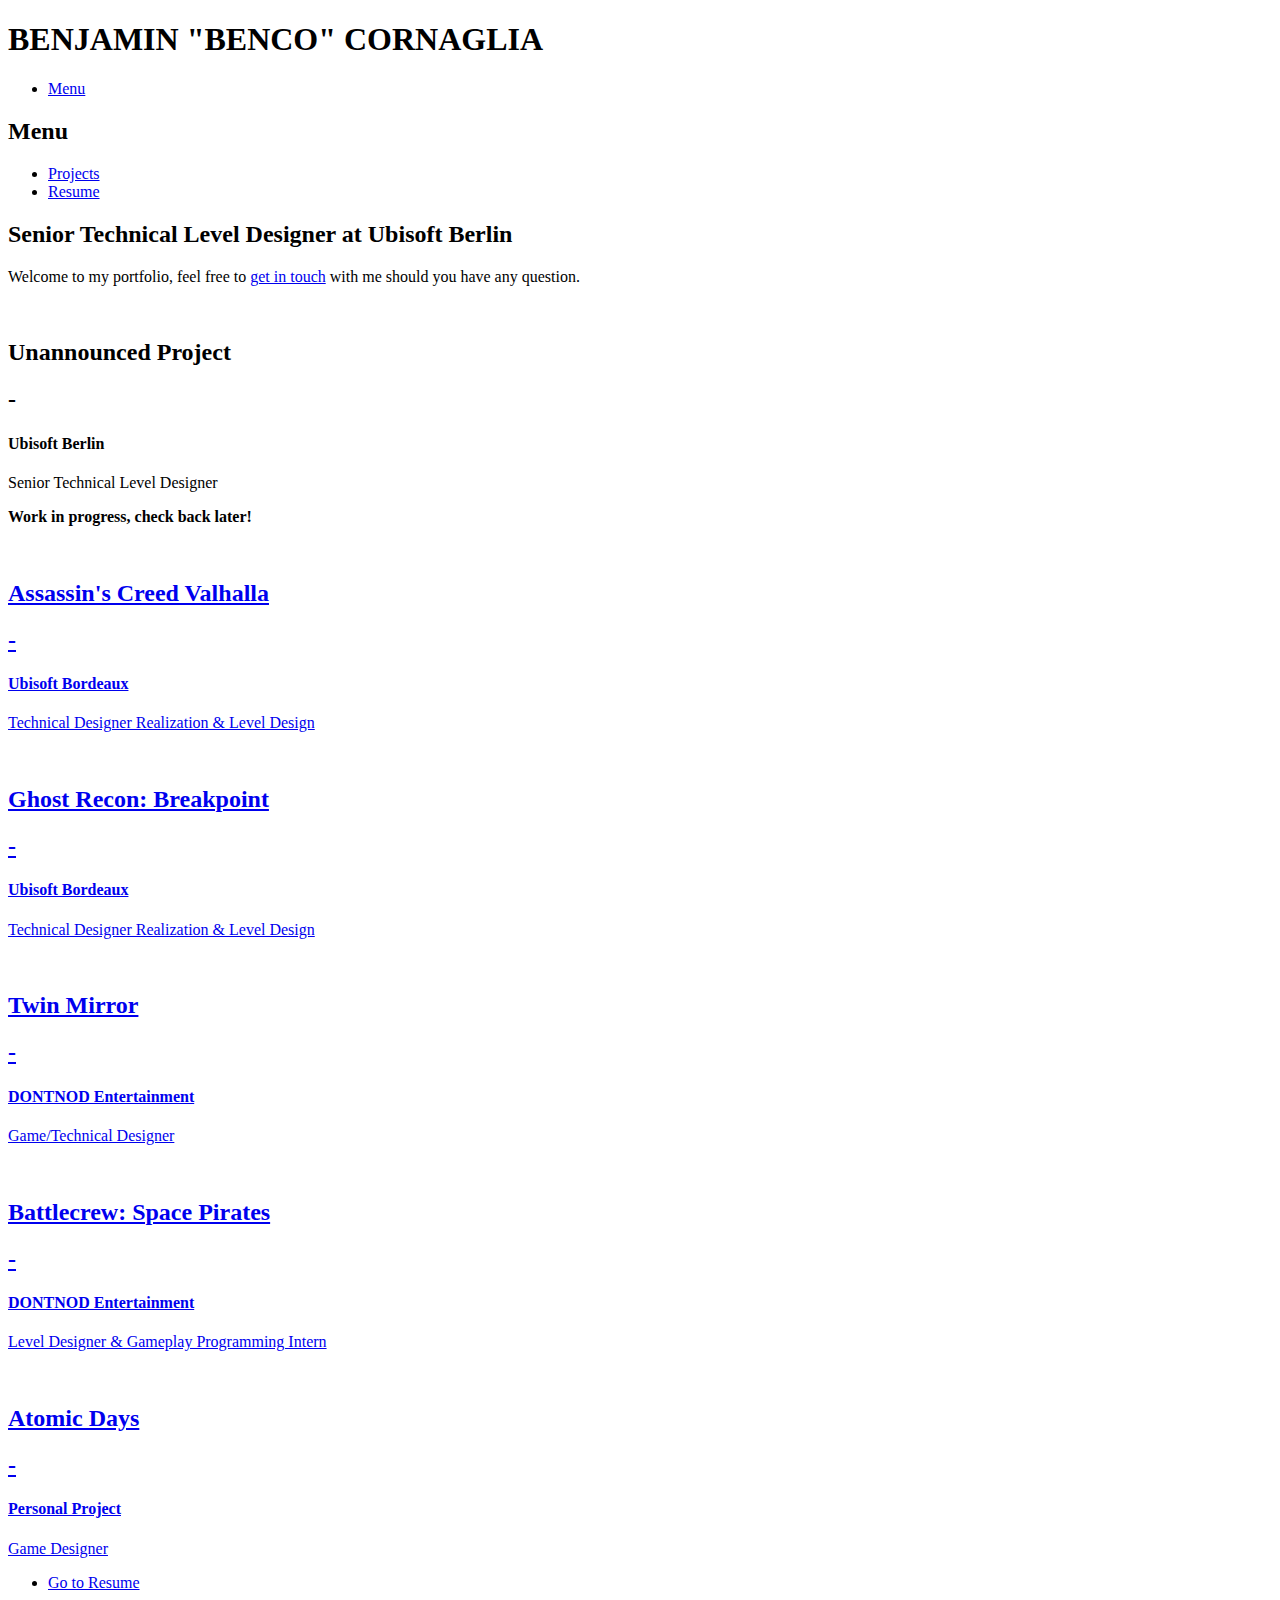
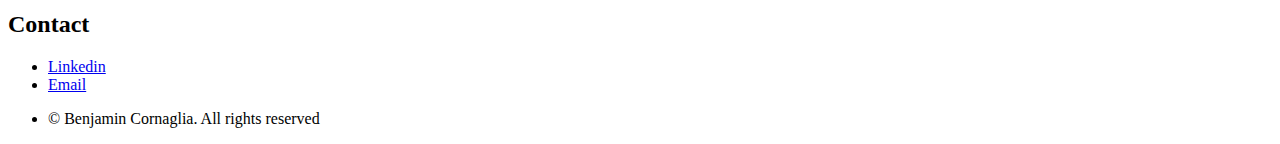
==== index.html @ e2499118 "Add files via upload" ====
<!DOCTYPE HTML>
<!--
	Phantom by HTML5 UP
	html5up.net | @ajlkn
	Free for personal and commercial use under the CCA 3.0 license (html5up.net/license)
-->
<html>
	<head>
		<title>Benjamin Cornaglia Portfolio</title>
		<meta charset="utf-8" />
		<meta name="viewport" content="width=device-width, initial-scale=1, user-scalable=no" />
		<link rel="stylesheet" href="assets/css/main.css" />
		<noscript><link rel="stylesheet" href="assets/css/noscript.css" /></noscript>
	</head>
	<body class="is-preload">
		<!-- Wrapper -->
			<div id="wrapper">

				<!-- Header -->
					<header id="header">
						<div class="inner">

							<!-- Logo -->
							<h1>BENJAMIN "BENCO" CORNAGLIA</h1>

							<!-- Nav -->
								<nav>
									<ul>
										<li><a href="#menu">Menu</a></li>
									</ul>
								</nav>

						</div>
					</header>

				<!-- Menu -->
					<nav id="menu">
						<h2>Menu</h2>
						<ul>
							<li><a href="index.html">Projects</a></li>
							<li><a href="resume.html">Resume</a></li>
						</ul>
					</nav>

				<!-- Main -->
					<div id="main">
						<div class="inner">
							<header>
								<h2>Senior Technical Level Designer at Ubisoft Berlin</h2>
								<p>Welcome to my portfolio, feel free to <a href="mailto:benjamin.cornaglia@gmail.com">get in touch</a> with me should you have any question.</p>
							</header>
							<section class="tiles">
								<article class="style7">
									<span class="image">
										<img src="images/WhatsNext.jpg" alt="" />
									</span>
									<a>
										<h2>Unannounced Project</h2>
										<h2>-</h2>
										<h4>Ubisoft Berlin</h4>
										<div class="content">
											<p>Senior Technical Level Designer</p>
											<p><b>Work in progress, check back later!</b></p>
										</div>
									</a>
								</article>
								<article class="style7">
									<span class="image">
										<img src="images/AssassinsCreedValhalla.jpg" alt="" />
									</span>
									<a href="AC.html">
										<h2>Assassin's Creed Valhalla</h2>
										<h2>-</h2>
										<h4>Ubisoft Bordeaux</h4>
										<div class="content">
											<p>Technical Designer Realization & Level Design</p>
										</div>
									</a>
								</article>
								<article class="style7">
									<span class="image">
										<img src="images/GhostReconBreakpoint.jpg" alt="" />
									</span>
									<a href="GRB.html">
										<h2>Ghost Recon: Breakpoint</h2>
										<h2>-</h2>
										<h4>Ubisoft Bordeaux</h4>
										<div class="content">
											<p>Technical Designer Realization & Level Design</p>
										</div>
									</a>
								</article>
								<article class="style7">
									<span class="image">
										<img src="images/TwinMirror.jpg" alt="" />
									</span>
									<a href="TM.html">
										<h2>Twin Mirror</h2>
										<h2>-</h2>
										<h4>DONTNOD Entertainment</h4>
										<div class="content">
											<p>Game/Technical Designer</p>
										</div>
									</a>
								</article>
								<article class="style7">
									<span class="image">
										<img src="images/Battlecrew.jpg" alt="" />
									</span>
									<a href="BTC.html">
										<h2>Battlecrew: Space Pirates</h2>
										<h2>-</h2>
										<h4>DONTNOD Entertainment</h4>
										<div class="content">
											<p>Level Designer & Gameplay Programming Intern</p>
										</div>
									</a>
								</article>
								<article class="style7">
									<span class="image">
										<img src="images/AtomicDays.jpg" alt="" />
									</span>
									<a href="Atomic.html">
										<h2>Atomic Days</h2>
										<h2>-</h2>
										<h4>Personal Project</h4>
										<div class="content">
											<p>Game Designer</p>
										</div>
									</a>
								</article>								
							</section>
						</div>
					</div>

				<!-- Footer -->
					<footer id="footer">
						<div class="inner">
							<section>
								
								<div class="col-12">
									<ul class="actions">
										<li><a href="resume.html" class="button primary">Go to Resume</a></li>										
									</ul>
								</div>
							</section>
							<section>
								<h2>Contact</h2>
								<ul class="icons">
									<li><a href="https://www.linkedin.com/in/benjamincornaglia" class="icon brands style2 fa-linkedin"><span class="label">Linkedin</span></a></li>
									<li><a href="mailto:benjamin.cornaglia@gmail.com" class="icon solid style2 fa-envelope"><span class="label">Email</span></a></li>
								</ul>
							</section>
							<ul class="copyright">
								<li>&copy; Benjamin Cornaglia. All rights reserved</li>
							</ul>
						</div>
					</footer>

			</div>

		<!-- Scripts -->
			<script src="assets/js/jquery.min.js"></script>
			<script src="assets/js/browser.min.js"></script>
			<script src="assets/js/breakpoints.min.js"></script>
			<script src="assets/js/util.js"></script>
			<script src="assets/js/main.js"></script>

	</body>
</html>
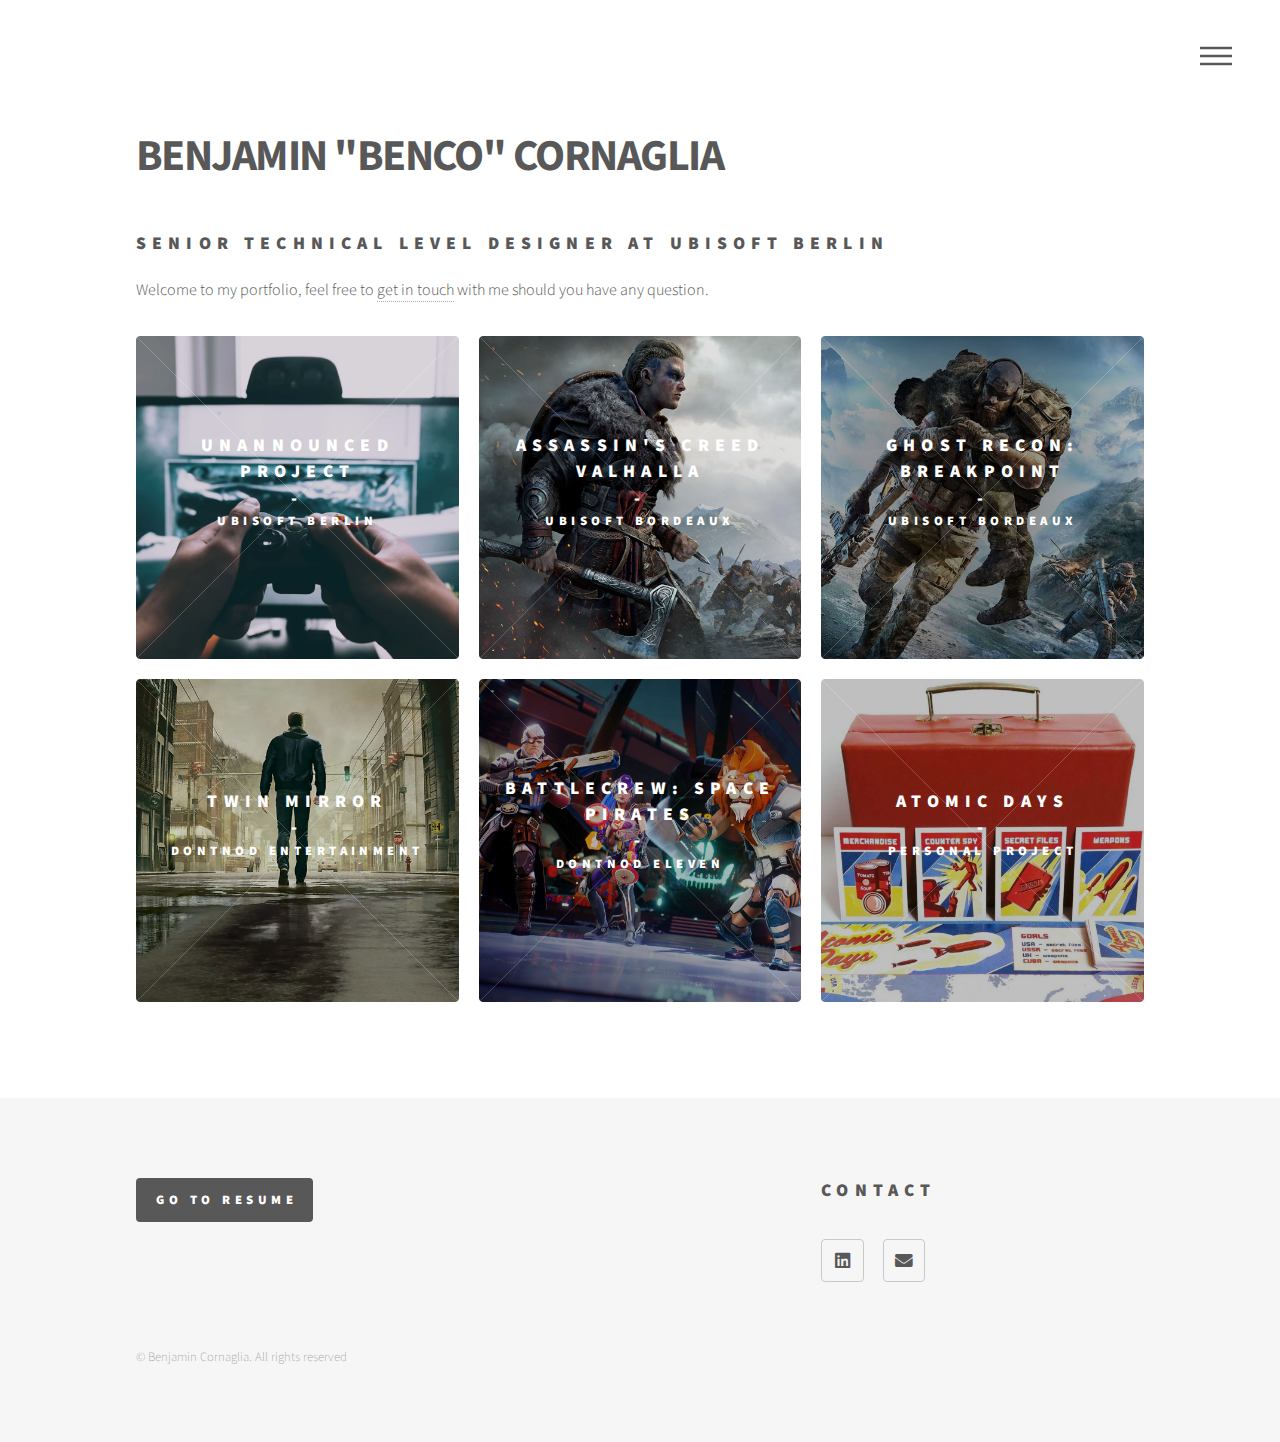
==== commit 813c7c36: "Update index.html" ====
--- a/index.html
+++ b/index.html
@@ -110,7 +110,7 @@
 									<a href="BTC.html">
 										<h2>Battlecrew: Space Pirates</h2>
 										<h2>-</h2>
-										<h4>DONTNOD Entertainment</h4>
+										<h4>DONTNOD Eleven</h4>
 										<div class="content">
 											<p>Level Designer & Gameplay Programming Intern</p>
 										</div>
--- a/assets/css/main.css
+++ b/assets/css/main.css
@@ -0,0 +1,3338 @@
+@import url(fontawesome-all.min.css);
+@import url("https://fonts.googleapis.com/css?family=Source+Sans+Pro:300,700,900");
+
+/*
+	Phantom by HTML5 UP
+	html5up.net | @ajlkn
+	Free for personal and commercial use under the CCA 3.0 license (html5up.net/license)
+*/
+
+html, body, div, span, applet, object,
+h1, h2, h3, h4, h5, h6, p, blockquote,
+pre, a, abbr, acronym, address, big, cite,
+code, del, dfn, em, img, ins, kbd, q, s, samp,
+small, strike, strong, sub, sup, tt, var, b,
+u, i, center, dl, dt, dd, ol, ul, li, fieldset,
+form, label, legend, table, caption, tbody,
+tfoot, thead, tr, th, td, article, aside,
+canvas, details, embed, figure, figcaption,
+footer, header, hgroup, menu, nav, output, ruby,
+section, summary, time, mark, audio, video {
+	margin: 0;
+	padding: 0;
+	border: 0;
+	font-size: 100%;
+	font: inherit;
+	vertical-align: baseline;}
+
+article, aside, details, figcaption, figure,
+footer, header, hgroup, menu, nav, section {
+	display: block;}
+
+iframe{
+	width: 560px;
+    height: 315px;
+    margin: 0 auto;
+    background-color: #777;
+	display: block;
+    border-style:none;
+}
+
+body {
+	line-height: 1;
+}
+
+ol, ul {
+	list-style: none;
+}
+
+blockquote, q {
+	quotes: none;
+}
+
+	blockquote:before, blockquote:after, q:before, q:after {
+		content: '';
+		content: none;
+	}
+
+table {
+	border-collapse: collapse;
+	border-spacing: 0;
+}
+
+body {
+	-webkit-text-size-adjust: none;
+}
+
+mark {
+	background-color: transparent;
+	color: inherit;
+}
+
+input::-moz-focus-inner {
+	border: 0;
+	padding: 0;
+}
+
+input, select, textarea {
+	-moz-appearance: none;
+	-webkit-appearance: none;
+	-ms-appearance: none;
+	appearance: none;
+}
+
+/* Basic */
+
+	@-ms-viewport {
+		width: device-width;
+	}
+
+	body {
+		-ms-overflow-style: scrollbar;
+	}
+
+	@media screen and (max-width: 480px) {
+
+		html, body {
+			min-width: 320px;
+		}
+
+	}
+
+	html {
+		box-sizing: border-box;
+	}
+
+	*, *:before, *:after {
+		box-sizing: inherit;
+	}
+
+	body {
+		background: #ffffff;
+	}
+
+		body.is-preload *, body.is-preload *:before, body.is-preload *:after {
+			-moz-animation: none !important;
+			-webkit-animation: none !important;
+			-ms-animation: none !important;
+			animation: none !important;
+			-moz-transition: none !important;
+			-webkit-transition: none !important;
+			-ms-transition: none !important;
+			transition: none !important;
+		}
+
+/* Type */
+
+	body, input, select, textarea {
+		color: #585858;
+		font-family: "Source Sans Pro", Helvetica, sans-serif;
+		font-size: 16pt;
+		font-weight: 300;
+		line-height: 1.75;
+	}
+
+		@media screen and (max-width: 1680px) {
+
+			body, input, select, textarea {
+				font-size: 14pt;
+			}
+
+		}
+
+		@media screen and (max-width: 1280px) {
+
+			body, input, select, textarea {
+				font-size: 12pt;
+			}
+
+		}
+
+	a {
+		-moz-transition: border-bottom-color 0.2s ease, color 0.2s ease;
+		-webkit-transition: border-bottom-color 0.2s ease, color 0.2s ease;
+		-ms-transition: border-bottom-color 0.2s ease, color 0.2s ease;
+		transition: border-bottom-color 0.2s ease, color 0.2s ease;
+		text-decoration: none;
+		color: #585858;
+		border-bottom: dotted 1px rgba(88, 88, 88, 0.5);
+	}
+
+		a:hover {
+			border-bottom-color: transparent;
+			color: #f2849e !important;
+		}
+
+	strong, b {
+		font-weight: 900;
+	}
+
+	em, i {
+		font-style: italic;
+	}
+
+	p {
+		margin: 0 0 2em 0;
+	}
+
+	h1 {
+		font-size: 2.75em;
+		font-weight: 700;
+		line-height: 1.3;
+		margin: 0 0 1em 0;
+		letter-spacing: -0.035em;
+	}
+
+		h1 a {
+			color: inherit;
+		}
+
+		@media screen and (max-width: 736px) {
+
+			h1 {
+				font-size: 2em;
+				margin: 0 0 1em 0;
+			}
+
+		}
+
+		@media screen and (max-width: 360px) {
+
+			h1 {
+				font-size: 1.75em;
+			}
+
+		}
+
+	h2, h3, h4, h5, h6 {
+		font-weight: 900;
+		line-height: 1.5;
+		margin: 0 0 2em 0;
+		text-transform: uppercase;
+		letter-spacing: 0.35em;
+	}
+
+		h2 a, h3 a, h4 a, h5 a, h6 a {
+			color: inherit;
+		}
+
+	h2 {
+		font-size: 1.1em;
+	}
+
+	h3 {
+		font-size: 1em;
+	}
+
+	h4 {
+		font-size: 0.8em;
+	}
+
+	h5 {
+		font-size: 0.8em;
+	}
+
+	h6 {
+		font-size: 0.8em;
+	}
+
+	@media screen and (max-width: 980px) {
+
+		h1 br, h2 br, h3 br, h4 br, h5 br, h6 br {
+			display: none;
+		}
+
+	}
+
+	@media screen and (max-width: 736px) {
+
+		h2 {
+			font-size: 1em;
+		}
+
+		h3 {
+			font-size: 0.8em;
+		}
+
+	}
+
+	sub {
+		font-size: 0.8em;
+		position: relative;
+		top: 0.5em;
+	}
+
+	sup {
+		font-size: 0.8em;
+		position: relative;
+		top: -0.5em;
+	}
+
+	blockquote {
+		border-left: solid 4px #c9c9c9;
+		font-style: italic;
+		margin: 0 0 2em 0;
+		padding: 0.5em 0 0.5em 2em;
+	}
+
+	code {
+		background: rgba(144, 144, 144, 0.075);
+		border-radius: 4px;
+		border: solid 1px #c9c9c9;
+		font-family: "Courier New", monospace;
+		font-size: 0.9em;
+		margin: 0 0.25em;
+		padding: 0.25em 0.65em;
+	}
+
+	pre {
+		-webkit-overflow-scrolling: touch;
+		font-family: "Courier New", monospace;
+		font-size: 0.9em;
+		margin: 0 0 2em 0;
+	}
+
+		pre code {
+			display: block;
+			line-height: 1.75;
+			padding: 1em 1.5em;
+			overflow-x: auto;
+		}
+
+	hr {
+		border: 0;
+		border-bottom: solid 1px #c9c9c9;
+		margin: 2em 0;
+	}
+
+		hr.major {
+			margin: 3em 0;
+		}
+
+	.align-left {
+		text-align: left;
+	}
+
+	.align-center {
+		text-align: center;
+	}
+
+	.align-right {
+		text-align: right;
+	}
+
+/* Row */
+
+	.row {
+		display: flex;
+		flex-wrap: wrap;
+		box-sizing: border-box;
+		align-items: stretch;
+	}
+
+		.row > * {
+			box-sizing: border-box;
+		}
+
+		.row.gtr-uniform > * > :last-child {
+			margin-bottom: 0;
+		}
+
+		.row.aln-left {
+			justify-content: flex-start;
+		}
+
+		.row.aln-center {
+			justify-content: center;
+		}
+
+		.row.aln-right {
+			justify-content: flex-end;
+		}
+
+		.row.aln-top {
+			align-items: flex-start;
+		}
+
+		.row.aln-middle {
+			align-items: center;
+		}
+
+		.row.aln-bottom {
+			align-items: flex-end;
+		}
+
+		.row > .imp {
+			order: -1;
+		}
+
+		.row > .col-1 {
+			width: 8.33333%;
+		}
+
+		.row > .off-1 {
+			margin-left: 8.33333%;
+		}
+
+		.row > .col-2 {
+			width: 16.66667%;
+		}
+
+		.row > .off-2 {
+			margin-left: 16.66667%;
+		}
+
+		.row > .col-3 {
+			width: 25%;
+		}
+
+		.row > .off-3 {
+			margin-left: 25%;
+		}
+
+		.row > .col-4 {
+			width: 33.33333%;
+		}
+
+		.row > .off-4 {
+			margin-left: 33.33333%;
+		}
+
+		.row > .col-5 {
+			width: 41.66667%;
+		}
+
+		.row > .off-5 {
+			margin-left: 41.66667%;
+		}
+
+		.row > .col-6 {
+			width: 50%;
+		}
+
+		.row > .off-6 {
+			margin-left: 50%;
+		}
+
+		.row > .col-7 {
+			width: 58.33333%;
+		}
+
+		.row > .off-7 {
+			margin-left: 58.33333%;
+		}
+
+		.row > .col-8 {
+			width: 66.66667%;
+		}
+
+		.row > .off-8 {
+			margin-left: 66.66667%;
+		}
+
+		.row > .col-9 {
+			width: 75%;
+		}
+
+		.row > .off-9 {
+			margin-left: 75%;
+		}
+
+		.row > .col-10 {
+			width: 83.33333%;
+		}
+
+		.row > .off-10 {
+			margin-left: 83.33333%;
+		}
+
+		.row > .col-11 {
+			width: 91.66667%;
+		}
+
+		.row > .off-11 {
+			margin-left: 91.66667%;
+		}
+
+		.row > .col-12 {
+			width: 100%;
+		}
+
+		.row > .off-12 {
+			margin-left: 100%;
+		}
+
+		.row.gtr-0 {
+			margin-top: 0;
+			margin-left: 0em;
+		}
+
+			.row.gtr-0 > * {
+				padding: 0 0 0 0em;
+			}
+
+			.row.gtr-0.gtr-uniform {
+				margin-top: 0em;
+			}
+
+				.row.gtr-0.gtr-uniform > * {
+					padding-top: 0em;
+				}
+
+		.row.gtr-25 {
+			margin-top: 0;
+			margin-left: -0.5em;
+		}
+
+			.row.gtr-25 > * {
+				padding: 0 0 0 0.5em;
+			}
+
+			.row.gtr-25.gtr-uniform {
+				margin-top: -0.5em;
+			}
+
+				.row.gtr-25.gtr-uniform > * {
+					padding-top: 0.5em;
+				}
+
+		.row.gtr-50 {
+			margin-top: 0;
+			margin-left: -1em;
+		}
+
+			.row.gtr-50 > * {
+				padding: 0 0 0 1em;
+			}
+
+			.row.gtr-50.gtr-uniform {
+				margin-top: -1em;
+			}
+
+				.row.gtr-50.gtr-uniform > * {
+					padding-top: 1em;
+				}
+
+		.row {
+			margin-top: 0;
+			margin-left: -2em;
+		}
+
+			.row > * {
+				padding: 0 0 0 2em;
+			}
+
+			.row.gtr-uniform {
+				margin-top: -2em;
+			}
+
+				.row.gtr-uniform > * {
+					padding-top: 2em;
+				}
+
+		.row.gtr-150 {
+			margin-top: 0;
+			margin-left: -3em;
+		}
+
+			.row.gtr-150 > * {
+				padding: 0 0 0 3em;
+			}
+
+			.row.gtr-150.gtr-uniform {
+				margin-top: -3em;
+			}
+
+				.row.gtr-150.gtr-uniform > * {
+					padding-top: 3em;
+				}
+
+		.row.gtr-200 {
+			margin-top: 0;
+			margin-left: -4em;
+		}
+
+			.row.gtr-200 > * {
+				padding: 0 0 0 4em;
+			}
+
+			.row.gtr-200.gtr-uniform {
+				margin-top: -4em;
+			}
+
+				.row.gtr-200.gtr-uniform > * {
+					padding-top: 4em;
+				}
+
+		@media screen and (max-width: 1680px) {
+
+			.row {
+				display: flex;
+				flex-wrap: wrap;
+				box-sizing: border-box;
+				align-items: stretch;
+			}
+
+				.row > * {
+					box-sizing: border-box;
+				}
+
+				.row.gtr-uniform > * > :last-child {
+					margin-bottom: 0;
+				}
+
+				.row.aln-left {
+					justify-content: flex-start;
+				}
+
+				.row.aln-center {
+					justify-content: center;
+				}
+
+				.row.aln-right {
+					justify-content: flex-end;
+				}
+
+				.row.aln-top {
+					align-items: flex-start;
+				}
+
+				.row.aln-middle {
+					align-items: center;
+				}
+
+				.row.aln-bottom {
+					align-items: flex-end;
+				}
+
+				.row > .imp-xlarge {
+					order: -1;
+				}
+
+				.row > .col-1-xlarge {
+					width: 8.33333%;
+				}
+
+				.row > .off-1-xlarge {
+					margin-left: 8.33333%;
+				}
+
+				.row > .col-2-xlarge {
+					width: 16.66667%;
+				}
+
+				.row > .off-2-xlarge {
+					margin-left: 16.66667%;
+				}
+
+				.row > .col-3-xlarge {
+					width: 25%;
+				}
+
+				.row > .off-3-xlarge {
+					margin-left: 25%;
+				}
+
+				.row > .col-4-xlarge {
+					width: 33.33333%;
+				}
+
+				.row > .off-4-xlarge {
+					margin-left: 33.33333%;
+				}
+
+				.row > .col-5-xlarge {
+					width: 41.66667%;
+				}
+
+				.row > .off-5-xlarge {
+					margin-left: 41.66667%;
+				}
+
+				.row > .col-6-xlarge {
+					width: 50%;
+				}
+
+				.row > .off-6-xlarge {
+					margin-left: 50%;
+				}
+
+				.row > .col-7-xlarge {
+					width: 58.33333%;
+				}
+
+				.row > .off-7-xlarge {
+					margin-left: 58.33333%;
+				}
+
+				.row > .col-8-xlarge {
+					width: 66.66667%;
+				}
+
+				.row > .off-8-xlarge {
+					margin-left: 66.66667%;
+				}
+
+				.row > .col-9-xlarge {
+					width: 75%;
+				}
+
+				.row > .off-9-xlarge {
+					margin-left: 75%;
+				}
+
+				.row > .col-10-xlarge {
+					width: 83.33333%;
+				}
+
+				.row > .off-10-xlarge {
+					margin-left: 83.33333%;
+				}
+
+				.row > .col-11-xlarge {
+					width: 91.66667%;
+				}
+
+				.row > .off-11-xlarge {
+					margin-left: 91.66667%;
+				}
+
+				.row > .col-12-xlarge {
+					width: 100%;
+				}
+
+				.row > .off-12-xlarge {
+					margin-left: 100%;
+				}
+
+				.row.gtr-0 {
+					margin-top: 0;
+					margin-left: 0em;
+				}
+
+					.row.gtr-0 > * {
+						padding: 0 0 0 0em;
+					}
+
+					.row.gtr-0.gtr-uniform {
+						margin-top: 0em;
+					}
+
+						.row.gtr-0.gtr-uniform > * {
+							padding-top: 0em;
+						}
+
+				.row.gtr-25 {
+					margin-top: 0;
+					margin-left: -0.5em;
+				}
+
+					.row.gtr-25 > * {
+						padding: 0 0 0 0.5em;
+					}
+
+					.row.gtr-25.gtr-uniform {
+						margin-top: -0.5em;
+					}
+
+						.row.gtr-25.gtr-uniform > * {
+							padding-top: 0.5em;
+						}
+
+				.row.gtr-50 {
+					margin-top: 0;
+					margin-left: -1em;
+				}
+
+					.row.gtr-50 > * {
+						padding: 0 0 0 1em;
+					}
+
+					.row.gtr-50.gtr-uniform {
+						margin-top: -1em;
+					}
+
+						.row.gtr-50.gtr-uniform > * {
+							padding-top: 1em;
+						}
+
+				.row {
+					margin-top: 0;
+					margin-left: -2em;
+				}
+
+					.row > * {
+						padding: 0 0 0 2em;
+					}
+
+					.row.gtr-uniform {
+						margin-top: -2em;
+					}
+
+						.row.gtr-uniform > * {
+							padding-top: 2em;
+						}
+
+				.row.gtr-150 {
+					margin-top: 0;
+					margin-left: -3em;
+				}
+
+					.row.gtr-150 > * {
+						padding: 0 0 0 3em;
+					}
+
+					.row.gtr-150.gtr-uniform {
+						margin-top: -3em;
+					}
+
+						.row.gtr-150.gtr-uniform > * {
+							padding-top: 3em;
+						}
+
+				.row.gtr-200 {
+					margin-top: 0;
+					margin-left: -4em;
+				}
+
+					.row.gtr-200 > * {
+						padding: 0 0 0 4em;
+					}
+
+					.row.gtr-200.gtr-uniform {
+						margin-top: -4em;
+					}
+
+						.row.gtr-200.gtr-uniform > * {
+							padding-top: 4em;
+						}
+
+		}
+
+		@media screen and (max-width: 1280px) {
+
+			.row {
+				display: flex;
+				flex-wrap: wrap;
+				box-sizing: border-box;
+				align-items: stretch;
+			}
+
+				.row > * {
+					box-sizing: border-box;
+				}
+
+				.row.gtr-uniform > * > :last-child {
+					margin-bottom: 0;
+				}
+
+				.row.aln-left {
+					justify-content: flex-start;
+				}
+
+				.row.aln-center {
+					justify-content: center;
+				}
+
+				.row.aln-right {
+					justify-content: flex-end;
+				}
+
+				.row.aln-top {
+					align-items: flex-start;
+				}
+
+				.row.aln-middle {
+					align-items: center;
+				}
+
+				.row.aln-bottom {
+					align-items: flex-end;
+				}
+
+				.row > .imp-large {
+					order: -1;
+				}
+
+				.row > .col-1-large {
+					width: 8.33333%;
+				}
+
+				.row > .off-1-large {
+					margin-left: 8.33333%;
+				}
+
+				.row > .col-2-large {
+					width: 16.66667%;
+				}
+
+				.row > .off-2-large {
+					margin-left: 16.66667%;
+				}
+
+				.row > .col-3-large {
+					width: 25%;
+				}
+
+				.row > .off-3-large {
+					margin-left: 25%;
+				}
+
+				.row > .col-4-large {
+					width: 33.33333%;
+				}
+
+				.row > .off-4-large {
+					margin-left: 33.33333%;
+				}
+
+				.row > .col-5-large {
+					width: 41.66667%;
+				}
+
+				.row > .off-5-large {
+					margin-left: 41.66667%;
+				}
+
+				.row > .col-6-large {
+					width: 50%;
+				}
+
+				.row > .off-6-large {
+					margin-left: 50%;
+				}
+
+				.row > .col-7-large {
+					width: 58.33333%;
+				}
+
+				.row > .off-7-large {
+					margin-left: 58.33333%;
+				}
+
+				.row > .col-8-large {
+					width: 66.66667%;
+				}
+
+				.row > .off-8-large {
+					margin-left: 66.66667%;
+				}
+
+				.row > .col-9-large {
+					width: 75%;
+				}
+
+				.row > .off-9-large {
+					margin-left: 75%;
+				}
+
+				.row > .col-10-large {
+					width: 83.33333%;
+				}
+
+				.row > .off-10-large {
+					margin-left: 83.33333%;
+				}
+
+				.row > .col-11-large {
+					width: 91.66667%;
+				}
+
+				.row > .off-11-large {
+					margin-left: 91.66667%;
+				}
+
+				.row > .col-12-large {
+					width: 100%;
+				}
+
+				.row > .off-12-large {
+					margin-left: 100%;
+				}
+
+				.row.gtr-0 {
+					margin-top: 0;
+					margin-left: 0em;
+				}
+
+					.row.gtr-0 > * {
+						padding: 0 0 0 0em;
+					}
+
+					.row.gtr-0.gtr-uniform {
+						margin-top: 0em;
+					}
+
+						.row.gtr-0.gtr-uniform > * {
+							padding-top: 0em;
+						}
+
+				.row.gtr-25 {
+					margin-top: 0;
+					margin-left: -0.5em;
+				}
+
+					.row.gtr-25 > * {
+						padding: 0 0 0 0.5em;
+					}
+
+					.row.gtr-25.gtr-uniform {
+						margin-top: -0.5em;
+					}
+
+						.row.gtr-25.gtr-uniform > * {
+							padding-top: 0.5em;
+						}
+
+				.row.gtr-50 {
+					margin-top: 0;
+					margin-left: -1em;
+				}
+
+					.row.gtr-50 > * {
+						padding: 0 0 0 1em;
+					}
+
+					.row.gtr-50.gtr-uniform {
+						margin-top: -1em;
+					}
+
+						.row.gtr-50.gtr-uniform > * {
+							padding-top: 1em;
+						}
+
+				.row {
+					margin-top: 0;
+					margin-left: -2em;
+				}
+
+					.row > * {
+						padding: 0 0 0 2em;
+					}
+
+					.row.gtr-uniform {
+						margin-top: -2em;
+					}
+
+						.row.gtr-uniform > * {
+							padding-top: 2em;
+						}
+
+				.row.gtr-150 {
+					margin-top: 0;
+					margin-left: -3em;
+				}
+
+					.row.gtr-150 > * {
+						padding: 0 0 0 3em;
+					}
+
+					.row.gtr-150.gtr-uniform {
+						margin-top: -3em;
+					}
+
+						.row.gtr-150.gtr-uniform > * {
+							padding-top: 3em;
+						}
+
+				.row.gtr-200 {
+					margin-top: 0;
+					margin-left: -4em;
+				}
+
+					.row.gtr-200 > * {
+						padding: 0 0 0 4em;
+					}
+
+					.row.gtr-200.gtr-uniform {
+						margin-top: -4em;
+					}
+
+						.row.gtr-200.gtr-uniform > * {
+							padding-top: 4em;
+						}
+
+		}
+
+		@media screen and (max-width: 980px) {
+
+			.row {
+				display: flex;
+				flex-wrap: wrap;
+				box-sizing: border-box;
+				align-items: stretch;
+			}
+
+				.row > * {
+					box-sizing: border-box;
+				}
+
+				.row.gtr-uniform > * > :last-child {
+					margin-bottom: 0;
+				}
+
+				.row.aln-left {
+					justify-content: flex-start;
+				}
+
+				.row.aln-center {
+					justify-content: center;
+				}
+
+				.row.aln-right {
+					justify-content: flex-end;
+				}
+
+				.row.aln-top {
+					align-items: flex-start;
+				}
+
+				.row.aln-middle {
+					align-items: center;
+				}
+
+				.row.aln-bottom {
+					align-items: flex-end;
+				}
+
+				.row > .imp-medium {
+					order: -1;
+				}
+
+				.row > .col-1-medium {
+					width: 8.33333%;
+				}
+
+				.row > .off-1-medium {
+					margin-left: 8.33333%;
+				}
+
+				.row > .col-2-medium {
+					width: 16.66667%;
+				}
+
+				.row > .off-2-medium {
+					margin-left: 16.66667%;
+				}
+
+				.row > .col-3-medium {
+					width: 25%;
+				}
+
+				.row > .off-3-medium {
+					margin-left: 25%;
+				}
+
+				.row > .col-4-medium {
+					width: 33.33333%;
+				}
+
+				.row > .off-4-medium {
+					margin-left: 33.33333%;
+				}
+
+				.row > .col-5-medium {
+					width: 41.66667%;
+				}
+
+				.row > .off-5-medium {
+					margin-left: 41.66667%;
+				}
+
+				.row > .col-6-medium {
+					width: 50%;
+				}
+
+				.row > .off-6-medium {
+					margin-left: 50%;
+				}
+
+				.row > .col-7-medium {
+					width: 58.33333%;
+				}
+
+				.row > .off-7-medium {
+					margin-left: 58.33333%;
+				}
+
+				.row > .col-8-medium {
+					width: 66.66667%;
+				}
+
+				.row > .off-8-medium {
+					margin-left: 66.66667%;
+				}
+
+				.row > .col-9-medium {
+					width: 75%;
+				}
+
+				.row > .off-9-medium {
+					margin-left: 75%;
+				}
+
+				.row > .col-10-medium {
+					width: 83.33333%;
+				}
+
+				.row > .off-10-medium {
+					margin-left: 83.33333%;
+				}
+
+				.row > .col-11-medium {
+					width: 91.66667%;
+				}
+
+				.row > .off-11-medium {
+					margin-left: 91.66667%;
+				}
+
+				.row > .col-12-medium {
+					width: 100%;
+				}
+
+				.row > .off-12-medium {
+					margin-left: 100%;
+				}
+
+				.row.gtr-0 {
+					margin-top: 0;
+					margin-left: 0em;
+				}
+
+					.row.gtr-0 > * {
+						padding: 0 0 0 0em;
+					}
+
+					.row.gtr-0.gtr-uniform {
+						margin-top: 0em;
+					}
+
+						.row.gtr-0.gtr-uniform > * {
+							padding-top: 0em;
+						}
+
+				.row.gtr-25 {
+					margin-top: 0;
+					margin-left: -0.375em;
+				}
+
+					.row.gtr-25 > * {
+						padding: 0 0 0 0.375em;
+					}
+
+					.row.gtr-25.gtr-uniform {
+						margin-top: -0.375em;
+					}
+
+						.row.gtr-25.gtr-uniform > * {
+							padding-top: 0.375em;
+						}
+
+				.row.gtr-50 {
+					margin-top: 0;
+					margin-left: -0.75em;
+				}
+
+					.row.gtr-50 > * {
+						padding: 0 0 0 0.75em;
+					}
+
+					.row.gtr-50.gtr-uniform {
+						margin-top: -0.75em;
+					}
+
+						.row.gtr-50.gtr-uniform > * {
+							padding-top: 0.75em;
+						}
+
+				.row {
+					margin-top: 0;
+					margin-left: -1.5em;
+				}
+
+					.row > * {
+						padding: 0 0 0 1.5em;
+					}
+
+					.row.gtr-uniform {
+						margin-top: -1.5em;
+					}
+
+						.row.gtr-uniform > * {
+							padding-top: 1.5em;
+						}
+
+				.row.gtr-150 {
+					margin-top: 0;
+					margin-left: -2.25em;
+				}
+
+					.row.gtr-150 > * {
+						padding: 0 0 0 2.25em;
+					}
+
+					.row.gtr-150.gtr-uniform {
+						margin-top: -2.25em;
+					}
+
+						.row.gtr-150.gtr-uniform > * {
+							padding-top: 2.25em;
+						}
+
+				.row.gtr-200 {
+					margin-top: 0;
+					margin-left: -3em;
+				}
+
+					.row.gtr-200 > * {
+						padding: 0 0 0 3em;
+					}
+
+					.row.gtr-200.gtr-uniform {
+						margin-top: -3em;
+					}
+
+						.row.gtr-200.gtr-uniform > * {
+							padding-top: 3em;
+						}
+
+		}
+
+		@media screen and (max-width: 736px) {
+
+			.row {
+				display: flex;
+				flex-wrap: wrap;
+				box-sizing: border-box;
+				align-items: stretch;
+			}
+
+				.row > * {
+					box-sizing: border-box;
+				}
+
+				.row.gtr-uniform > * > :last-child {
+					margin-bottom: 0;
+				}
+
+				.row.aln-left {
+					justify-content: flex-start;
+				}
+
+				.row.aln-center {
+					justify-content: center;
+				}
+
+				.row.aln-right {
+					justify-content: flex-end;
+				}
+
+				.row.aln-top {
+					align-items: flex-start;
+				}
+
+				.row.aln-middle {
+					align-items: center;
+				}
+
+				.row.aln-bottom {
+					align-items: flex-end;
+				}
+
+				.row > .imp-small {
+					order: -1;
+				}
+
+				.row > .col-1-small {
+					width: 8.33333%;
+				}
+
+				.row > .off-1-small {
+					margin-left: 8.33333%;
+				}
+
+				.row > .col-2-small {
+					width: 16.66667%;
+				}
+
+				.row > .off-2-small {
+					margin-left: 16.66667%;
+				}
+
+				.row > .col-3-small {
+					width: 25%;
+				}
+
+				.row > .off-3-small {
+					margin-left: 25%;
+				}
+
+				.row > .col-4-small {
+					width: 33.33333%;
+				}
+
+				.row > .off-4-small {
+					margin-left: 33.33333%;
+				}
+
+				.row > .col-5-small {
+					width: 41.66667%;
+				}
+
+				.row > .off-5-small {
+					margin-left: 41.66667%;
+				}
+
+				.row > .col-6-small {
+					width: 50%;
+				}
+
+				.row > .off-6-small {
+					margin-left: 50%;
+				}
+
+				.row > .col-7-small {
+					width: 58.33333%;
+				}
+
+				.row > .off-7-small {
+					margin-left: 58.33333%;
+				}
+
+				.row > .col-8-small {
+					width: 66.66667%;
+				}
+
+				.row > .off-8-small {
+					margin-left: 66.66667%;
+				}
+
+				.row > .col-9-small {
+					width: 75%;
+				}
+
+				.row > .off-9-small {
+					margin-left: 75%;
+				}
+
+				.row > .col-10-small {
+					width: 83.33333%;
+				}
+
+				.row > .off-10-small {
+					margin-left: 83.33333%;
+				}
+
+				.row > .col-11-small {
+					width: 91.66667%;
+				}
+
+				.row > .off-11-small {
+					margin-left: 91.66667%;
+				}
+
+				.row > .col-12-small {
+					width: 100%;
+				}
+
+				.row > .off-12-small {
+					margin-left: 100%;
+				}
+
+				.row.gtr-0 {
+					margin-top: 0;
+					margin-left: 0em;
+				}
+
+					.row.gtr-0 > * {
+						padding: 0 0 0 0em;
+					}
+
+					.row.gtr-0.gtr-uniform {
+						margin-top: 0em;
+					}
+
+						.row.gtr-0.gtr-uniform > * {
+							padding-top: 0em;
+						}
+
+				.row.gtr-25 {
+					margin-top: 0;
+					margin-left: -0.25em;
+				}
+
+					.row.gtr-25 > * {
+						padding: 0 0 0 0.25em;
+					}
+
+					.row.gtr-25.gtr-uniform {
+						margin-top: -0.25em;
+					}
+
+						.row.gtr-25.gtr-uniform > * {
+							padding-top: 0.25em;
+						}
+
+				.row.gtr-50 {
+					margin-top: 0;
+					margin-left: -0.5em;
+				}
+
+					.row.gtr-50 > * {
+						padding: 0 0 0 0.5em;
+					}
+
+					.row.gtr-50.gtr-uniform {
+						margin-top: -0.5em;
+					}
+
+						.row.gtr-50.gtr-uniform > * {
+							padding-top: 0.5em;
+						}
+
+				.row {
+					margin-top: 0;
+					margin-left: -1em;
+				}
+
+					.row > * {
+						padding: 0 0 0 1em;
+					}
+
+					.row.gtr-uniform {
+						margin-top: -1em;
+					}
+
+						.row.gtr-uniform > * {
+							padding-top: 1em;
+						}
+
+				.row.gtr-150 {
+					margin-top: 0;
+					margin-left: -1.5em;
+				}
+
+					.row.gtr-150 > * {
+						padding: 0 0 0 1.5em;
+					}
+
+					.row.gtr-150.gtr-uniform {
+						margin-top: -1.5em;
+					}
+
+						.row.gtr-150.gtr-uniform > * {
+							padding-top: 1.5em;
+						}
+
+				.row.gtr-200 {
+					margin-top: 0;
+					margin-left: -2em;
+				}
+
+					.row.gtr-200 > * {
+						padding: 0 0 0 2em;
+					}
+
+					.row.gtr-200.gtr-uniform {
+						margin-top: -2em;
+					}
+
+						.row.gtr-200.gtr-uniform > * {
+							padding-top: 2em;
+						}
+
+		}
+
+		@media screen and (max-width: 480px) {
+
+			.row {
+				display: flex;
+				flex-wrap: wrap;
+				box-sizing: border-box;
+				align-items: stretch;
+			}
+
+				.row > * {
+					box-sizing: border-box;
+				}
+
+				.row.gtr-uniform > * > :last-child {
+					margin-bottom: 0;
+				}
+
+				.row.aln-left {
+					justify-content: flex-start;
+				}
+
+				.row.aln-center {
+					justify-content: center;
+				}
+
+				.row.aln-right {
+					justify-content: flex-end;
+				}
+
+				.row.aln-top {
+					align-items: flex-start;
+				}
+
+				.row.aln-middle {
+					align-items: center;
+				}
+
+				.row.aln-bottom {
+					align-items: flex-end;
+				}
+
+				.row > .imp-xsmall {
+					order: -1;
+				}
+
+				.row > .col-1-xsmall {
+					width: 8.33333%;
+				}
+
+				.row > .off-1-xsmall {
+					margin-left: 8.33333%;
+				}
+
+				.row > .col-2-xsmall {
+					width: 16.66667%;
+				}
+
+				.row > .off-2-xsmall {
+					margin-left: 16.66667%;
+				}
+
+				.row > .col-3-xsmall {
+					width: 25%;
+				}
+
+				.row > .off-3-xsmall {
+					margin-left: 25%;
+				}
+
+				.row > .col-4-xsmall {
+					width: 33.33333%;
+				}
+
+				.row > .off-4-xsmall {
+					margin-left: 33.33333%;
+				}
+
+				.row > .col-5-xsmall {
+					width: 41.66667%;
+				}
+
+				.row > .off-5-xsmall {
+					margin-left: 41.66667%;
+				}
+
+				.row > .col-6-xsmall {
+					width: 50%;
+				}
+
+				.row > .off-6-xsmall {
+					margin-left: 50%;
+				}
+
+				.row > .col-7-xsmall {
+					width: 58.33333%;
+				}
+
+				.row > .off-7-xsmall {
+					margin-left: 58.33333%;
+				}
+
+				.row > .col-8-xsmall {
+					width: 66.66667%;
+				}
+
+				.row > .off-8-xsmall {
+					margin-left: 66.66667%;
+				}
+
+				.row > .col-9-xsmall {
+					width: 75%;
+				}
+
+				.row > .off-9-xsmall {
+					margin-left: 75%;
+				}
+
+				.row > .col-10-xsmall {
+					width: 83.33333%;
+				}
+
+				.row > .off-10-xsmall {
+					margin-left: 83.33333%;
+				}
+
+				.row > .col-11-xsmall {
+					width: 91.66667%;
+				}
+
+				.row > .off-11-xsmall {
+					margin-left: 91.66667%;
+				}
+
+				.row > .col-12-xsmall {
+					width: 100%;
+				}
+
+				.row > .off-12-xsmall {
+					margin-left: 100%;
+				}
+
+				.row.gtr-0 {
+					margin-top: 0;
+					margin-left: 0em;
+				}
+
+					.row.gtr-0 > * {
+						padding: 0 0 0 0em;
+					}
+
+					.row.gtr-0.gtr-uniform {
+						margin-top: 0em;
+					}
+
+						.row.gtr-0.gtr-uniform > * {
+							padding-top: 0em;
+						}
+
+				.row.gtr-25 {
+					margin-top: 0;
+					margin-left: -0.25em;
+				}
+
+					.row.gtr-25 > * {
+						padding: 0 0 0 0.25em;
+					}
+
+					.row.gtr-25.gtr-uniform {
+						margin-top: -0.25em;
+					}
+
+						.row.gtr-25.gtr-uniform > * {
+							padding-top: 0.25em;
+						}
+
+				.row.gtr-50 {
+					margin-top: 0;
+					margin-left: -0.5em;
+				}
+
+					.row.gtr-50 > * {
+						padding: 0 0 0 0.5em;
+					}
+
+					.row.gtr-50.gtr-uniform {
+						margin-top: -0.5em;
+					}
+
+						.row.gtr-50.gtr-uniform > * {
+							padding-top: 0.5em;
+						}
+
+				.row {
+					margin-top: 0;
+					margin-left: -1em;
+				}
+
+					.row > * {
+						padding: 0 0 0 1em;
+					}
+
+					.row.gtr-uniform {
+						margin-top: -1em;
+					}
+
+						.row.gtr-uniform > * {
+							padding-top: 1em;
+						}
+
+				.row.gtr-150 {
+					margin-top: 0;
+					margin-left: -1.5em;
+				}
+
+					.row.gtr-150 > * {
+						padding: 0 0 0 1.5em;
+					}
+
+					.row.gtr-150.gtr-uniform {
+						margin-top: -1.5em;
+					}
+
+						.row.gtr-150.gtr-uniform > * {
+							padding-top: 1.5em;
+						}
+
+				.row.gtr-200 {
+					margin-top: 0;
+					margin-left: -2em;
+				}
+
+					.row.gtr-200 > * {
+						padding: 0 0 0 2em;
+					}
+
+					.row.gtr-200.gtr-uniform {
+						margin-top: -2em;
+					}
+
+						.row.gtr-200.gtr-uniform > * {
+							padding-top: 2em;
+						}
+
+		}
+
+/* Section/Article */
+
+	section.special, article.special {
+		text-align: center;
+	}
+
+	header p {
+		margin-top: -1em;
+	}
+
+	@media screen and (max-width: 736px) {
+
+		header p {
+			margin-top: 0;
+		}
+
+	}
+
+/* Icon */
+
+	.icon {
+		text-decoration: none;
+		border-bottom: none;
+		position: relative;
+	}
+
+		.icon:before {
+			-moz-osx-font-smoothing: grayscale;
+			-webkit-font-smoothing: antialiased;
+			display: inline-block;
+			font-style: normal;
+			font-variant: normal;
+			text-rendering: auto;
+			line-height: 1;
+			text-transform: none !important;
+			font-family: 'Font Awesome 5 Free';
+			font-weight: 400;
+		}
+
+		.icon > .label {
+			display: none;
+		}
+
+		.icon:before {
+			line-height: inherit;
+		}
+
+		.icon.solid:before {
+			font-weight: 900;
+		}
+
+		.icon.brands:before {
+			font-family: 'Font Awesome 5 Brands';
+		}
+
+		.icon.style2 {
+			-moz-transition: background-color 0.2s ease-in-out, color 0.2s ease-in-out, border-color 0.2s ease-in-out;
+			-webkit-transition: background-color 0.2s ease-in-out, color 0.2s ease-in-out, border-color 0.2s ease-in-out;
+			-ms-transition: background-color 0.2s ease-in-out, color 0.2s ease-in-out, border-color 0.2s ease-in-out;
+			transition: background-color 0.2s ease-in-out, color 0.2s ease-in-out, border-color 0.2s ease-in-out;
+			background-color: transparent;
+			border: solid 1px #c9c9c9;
+			border-radius: 4px;
+			width: 2.65em;
+			height: 2.65em;
+			display: inline-block;
+			text-align: center;
+			line-height: 2.65em;
+			color: inherit;
+		}
+
+			.icon.style2:before {
+				font-size: 1.1em;
+			}
+
+			.icon.style2:hover {
+				color: #f2849e;
+				border-color: #f2849e;
+			}
+
+			.icon.style2:active {
+				background-color: rgba(242, 132, 158, 0.1);
+			}
+
+/* List */
+
+	ol {
+		list-style: decimal;
+		margin: 0 0 2em 0;
+		padding-left: 1.25em;
+	}
+
+		ol li {
+			padding-left: 0.25em;
+		}
+
+	ul {
+		list-style: disc;
+		margin: 0 0 2em 0;
+		padding-left: 1em;
+	}
+
+		ul li {
+			padding-left: 0.5em;
+		}
+
+		ul.alt {
+			list-style: none;
+			padding-left: 0;
+		}
+
+			ul.alt li {
+				border-top: solid 1px #c9c9c9;
+				padding: 0.5em 0;
+			}
+
+				ul.alt li:first-child {
+					border-top: 0;
+					padding-top: 0;
+				}
+
+	dl {
+		margin: 0 0 2em 0;
+	}
+
+		dl dt {
+			display: block;
+			font-weight: 900;
+			margin: 0 0 1em 0;
+		}
+
+		dl dd {
+			margin-left: 2em;
+		}
+
+/* Actions */
+
+	ul.actions {
+		display: -moz-flex;
+		display: -webkit-flex;
+		display: -ms-flex;
+		display: flex;
+		cursor: default;
+		list-style: none;
+		margin-left: -1em;
+		padding-left: 0;
+	}
+
+		ul.actions li {
+			padding: 0 0 0 1em;
+			vertical-align: middle;
+		}
+
+		ul.actions.special {
+			-moz-justify-content: center;
+			-webkit-justify-content: center;
+			-ms-justify-content: center;
+			justify-content: center;
+			width: 100%;
+			margin-left: 0;
+		}
+
+			ul.actions.special li:first-child {
+				padding-left: 0;
+			}
+
+		ul.actions.stacked {
+			-moz-flex-direction: column;
+			-webkit-flex-direction: column;
+			-ms-flex-direction: column;
+			flex-direction: column;
+			margin-left: 0;
+		}
+
+			ul.actions.stacked li {
+				padding: 1.3em 0 0 0;
+			}
+
+				ul.actions.stacked li:first-child {
+					padding-top: 0;
+				}
+
+		ul.actions.fit {
+			width: calc(100% + 1em);
+		}
+
+			ul.actions.fit li {
+				-moz-flex-grow: 1;
+				-webkit-flex-grow: 1;
+				-ms-flex-grow: 1;
+				flex-grow: 1;
+				-moz-flex-shrink: 1;
+				-webkit-flex-shrink: 1;
+				-ms-flex-shrink: 1;
+				flex-shrink: 1;
+				width: 100%;
+			}
+
+				ul.actions.fit li > * {
+					width: 100%;
+				}
+
+			ul.actions.fit.stacked {
+				width: 100%;
+			}
+
+		@media screen and (max-width: 480px) {
+
+			ul.actions:not(.fixed) {
+				-moz-flex-direction: column;
+				-webkit-flex-direction: column;
+				-ms-flex-direction: column;
+				flex-direction: column;
+				margin-left: 0;
+				width: 100% !important;
+			}
+
+				ul.actions:not(.fixed) li {
+					-moz-flex-grow: 1;
+					-webkit-flex-grow: 1;
+					-ms-flex-grow: 1;
+					flex-grow: 1;
+					-moz-flex-shrink: 1;
+					-webkit-flex-shrink: 1;
+					-ms-flex-shrink: 1;
+					flex-shrink: 1;
+					padding: 1em 0 0 0;
+					text-align: center;
+					width: 100%;
+				}
+
+					ul.actions:not(.fixed) li > * {
+						width: 100%;
+					}
+
+					ul.actions:not(.fixed) li:first-child {
+						padding-top: 0;
+					}
+
+					ul.actions:not(.fixed) li input[type="submit"],
+					ul.actions:not(.fixed) li input[type="reset"],
+					ul.actions:not(.fixed) li input[type="button"],
+					ul.actions:not(.fixed) li button,
+					ul.actions:not(.fixed) li .button {
+						width: 100%;
+					}
+
+						ul.actions:not(.fixed) li input[type="submit"].icon:before,
+						ul.actions:not(.fixed) li input[type="reset"].icon:before,
+						ul.actions:not(.fixed) li input[type="button"].icon:before,
+						ul.actions:not(.fixed) li button.icon:before,
+						ul.actions:not(.fixed) li .button.icon:before {
+							margin-left: -0.5rem;
+						}
+
+		}
+
+/* Icons */
+
+	ul.icons {
+		cursor: default;
+		list-style: none;
+		padding-left: 0;
+		margin: -1em 0 2em -1em;
+	}
+
+		ul.icons li {
+			display: inline-block;
+			padding: 1em 0 0 1em;
+		}
+
+/* Form */
+
+	form {
+		margin: 0 0 2em 0;
+		overflow-x: hidden;
+	}
+
+		form > :last-child {
+			margin-bottom: 0;
+		}
+
+		form > .fields {
+			display: -moz-flex;
+			display: -webkit-flex;
+			display: -ms-flex;
+			display: flex;
+			-moz-flex-wrap: wrap;
+			-webkit-flex-wrap: wrap;
+			-ms-flex-wrap: wrap;
+			flex-wrap: wrap;
+			width: calc(100% + 3em);
+			margin: -1.5em 0 2em -1.5em;
+		}
+
+			form > .fields > .field {
+				-moz-flex-grow: 0;
+				-webkit-flex-grow: 0;
+				-ms-flex-grow: 0;
+				flex-grow: 0;
+				-moz-flex-shrink: 0;
+				-webkit-flex-shrink: 0;
+				-ms-flex-shrink: 0;
+				flex-shrink: 0;
+				padding: 1.5em 0 0 1.5em;
+				width: calc(100% - 1.5em);
+			}
+
+				form > .fields > .field.half {
+					width: calc(50% - 0.75em);
+				}
+
+				form > .fields > .field.third {
+					width: calc(100%/3 - 0.5em);
+				}
+
+				form > .fields > .field.quarter {
+					width: calc(25% - 0.375em);
+				}
+
+		@media screen and (max-width: 480px) {
+
+			form > .fields {
+				width: calc(100% + 3em);
+				margin: -1.5em 0 2em -1.5em;
+			}
+
+				form > .fields > .field {
+					padding: 1.5em 0 0 1.5em;
+					width: calc(100% - 1.5em);
+				}
+
+					form > .fields > .field.half {
+						width: calc(100% - 1.5em);
+					}
+
+					form > .fields > .field.third {
+						width: calc(100% - 1.5em);
+					}
+
+					form > .fields > .field.quarter {
+						width: calc(100% - 1.5em);
+					}
+
+		}
+
+	label {
+		display: block;
+		font-size: 0.9em;
+		font-weight: 900;
+		margin: 0 0 1em 0;
+	}
+
+	input[type="text"],
+	input[type="password"],
+	input[type="email"],
+	input[type="tel"],
+	select,
+	textarea {
+		-moz-appearance: none;
+		-webkit-appearance: none;
+		-ms-appearance: none;
+		appearance: none;
+		background-color: transparent;
+		border: none;
+		border-radius: 0;
+		border-bottom: solid 1px #c9c9c9;
+		color: inherit;
+		display: block;
+		outline: 0;
+		padding: 0;
+		text-decoration: none;
+		width: 100%;
+	}
+
+		input[type="text"]:invalid,
+		input[type="password"]:invalid,
+		input[type="email"]:invalid,
+		input[type="tel"]:invalid,
+		select:invalid,
+		textarea:invalid {
+			box-shadow: none;
+		}
+
+		input[type="text"]:focus,
+		input[type="password"]:focus,
+		input[type="email"]:focus,
+		input[type="tel"]:focus,
+		select:focus,
+		textarea:focus {
+			border-bottom-color: #f2849e;
+			box-shadow: inset 0 -1px 0 0 #f2849e;
+		}
+
+	select {
+		background-image: url("data:image/svg+xml;charset=utf8,%3Csvg xmlns='http://www.w3.org/2000/svg' width='40' height='40' preserveAspectRatio='none' viewBox='0 0 40 40'%3E%3Cpath d='M9.4,12.3l10.4,10.4l10.4-10.4c0.2-0.2,0.5-0.4,0.9-0.4c0.3,0,0.6,0.1,0.9,0.4l3.3,3.3c0.2,0.2,0.4,0.5,0.4,0.9 c0,0.4-0.1,0.6-0.4,0.9L20.7,31.9c-0.2,0.2-0.5,0.4-0.9,0.4c-0.3,0-0.6-0.1-0.9-0.4L4.3,17.3c-0.2-0.2-0.4-0.5-0.4-0.9 c0-0.4,0.1-0.6,0.4-0.9l3.3-3.3c0.2-0.2,0.5-0.4,0.9-0.4S9.1,12.1,9.4,12.3z' fill='%23c9c9c9' /%3E%3C/svg%3E");
+		background-size: 1.25rem;
+		background-repeat: no-repeat;
+		background-position: calc(100% - 1rem) center;
+		height: 3em;
+		padding-right: 3em;
+		text-overflow: ellipsis;
+	}
+
+		select option {
+			background: #ffffff;
+		}
+
+		select:focus::-ms-value {
+			background-color: transparent;
+		}
+
+		select::-ms-expand {
+			display: none;
+		}
+
+	input[type="text"],
+	input[type="password"],
+	input[type="email"],
+	select {
+		height: 3em;
+	}
+
+	textarea {
+		padding: 0;
+		min-height: 3.75em;
+	}
+
+	input[type="checkbox"],
+	input[type="radio"] {
+		-moz-appearance: none;
+		-webkit-appearance: none;
+		-ms-appearance: none;
+		appearance: none;
+		display: block;
+		float: left;
+		margin-right: -2em;
+		opacity: 0;
+		width: 1em;
+		z-index: -1;
+	}
+
+		input[type="checkbox"] + label,
+		input[type="radio"] + label {
+			text-decoration: none;
+			color: #585858;
+			cursor: pointer;
+			display: inline-block;
+			font-size: 1em;
+			font-weight: 300;
+			padding-left: 2.55em;
+			padding-right: 0.75em;
+			position: relative;
+		}
+
+			input[type="checkbox"] + label:before,
+			input[type="radio"] + label:before {
+				-moz-osx-font-smoothing: grayscale;
+				-webkit-font-smoothing: antialiased;
+				display: inline-block;
+				font-style: normal;
+				font-variant: normal;
+				text-rendering: auto;
+				line-height: 1;
+				text-transform: none !important;
+				font-family: 'Font Awesome 5 Free';
+				font-weight: 900;
+			}
+
+			input[type="checkbox"] + label:before,
+			input[type="radio"] + label:before {
+				border-radius: 4px;
+				border: solid 1px #c9c9c9;
+				content: '';
+				display: inline-block;
+				font-size: 0.8em;
+				height: 2.25em;
+				left: 0;
+				line-height: 2.25em;
+				position: absolute;
+				text-align: center;
+				top: 0;
+				width: 2.25em;
+			}
+
+		input[type="checkbox"]:checked + label:before,
+		input[type="radio"]:checked + label:before {
+			background: #585858;
+			border-color: #585858;
+			color: #ffffff;
+			content: '\f00c';
+		}
+
+		input[type="checkbox"]:focus + label:before,
+		input[type="radio"]:focus + label:before {
+			border-color: #f2849e;
+			box-shadow: 0 0 0 1px #f2849e;
+		}
+
+	input[type="checkbox"] + label:before {
+		border-radius: 4px;
+	}
+
+	input[type="radio"] + label:before {
+		border-radius: 100%;
+	}
+
+/* Box */
+
+	.box {
+		border-radius: 4px;
+		border: solid 1px #c9c9c9;
+		margin-bottom: 2em;
+		padding: 1.5em;
+	}
+
+		.box > :last-child,
+		.box > :last-child > :last-child,
+		.box > :last-child > :last-child > :last-child {
+			margin-bottom: 0;
+		}
+
+		.box.alt {
+			border: 0;
+			border-radius: 0;
+			padding: 0;
+		}
+
+/* Image */
+
+	.image {
+		border-radius: 4px;
+		border: 0;
+		display: inline-block;
+		position: relative;
+	}
+
+		.image img {
+			border-radius: 4px;
+			display: block;
+		}
+
+		.image.left, .image.right {
+			max-width: 40%;
+		}
+
+			.image.left img, .image.right img {
+				width: 100%;
+			}
+
+		.image.left {
+			float: left;
+			padding: 0 1.5em 1em 0;
+			top: 0.25em;
+		}
+
+		.image.right {
+			float: right;
+			padding: 0 0 1em 1.5em;
+			top: 0.25em;
+		}
+
+		.image.fit {
+			display: block;
+			margin: 0 0 2em 0;
+			width: 100%;
+		}
+
+			.image.fit img {
+				width: 100%;
+			}
+
+		.image.main {
+			display: block;
+			margin: 0 0 3em 0;
+			width: 100%;
+		}
+
+			.image.main img {
+				width: 100%;
+			}
+
+			@media screen and (max-width: 736px) {
+
+				.image.main {
+					margin: 0 0 2em 0;
+				}
+
+			}
+
+/* Table */
+
+	.table-wrapper {
+		-webkit-overflow-scrolling: touch;
+		overflow-x: auto;
+	}
+
+	table {
+		margin: 0 0 2em 0;
+		width: 100%;
+	}
+
+		table tbody tr {
+			border: solid 1px #c9c9c9;
+			border-left: 0;
+			border-right: 0;
+		}
+
+			table tbody tr:nth-child(2n + 1) {
+				background-color: rgba(144, 144, 144, 0.075);
+			}
+
+		table td {
+			padding: 0.75em 0.75em;
+		}
+
+		table th {
+			font-size: 0.9em;
+			font-weight: 900;
+			padding: 0 0.75em 0.75em 0.75em;
+			text-align: left;
+		}
+
+		table thead {
+			border-bottom: solid 2px #c9c9c9;
+		}
+
+		table tfoot {
+			border-top: solid 2px #c9c9c9;
+		}
+
+		table.alt {
+			border-collapse: separate;
+		}
+
+			table.alt tbody tr td {
+				border: solid 1px #c9c9c9;
+				border-left-width: 0;
+				border-top-width: 0;
+			}
+
+				table.alt tbody tr td:first-child {
+					border-left-width: 1px;
+				}
+
+			table.alt tbody tr:first-child td {
+				border-top-width: 1px;
+			}
+
+			table.alt thead {
+				border-bottom: 0;
+			}
+
+			table.alt tfoot {
+				border-top: 0;
+			}
+
+/* Button */
+
+	input[type="submit"],
+	input[type="reset"],
+	input[type="button"],
+	button,
+	.button {
+		-moz-appearance: none;
+		-webkit-appearance: none;
+		-ms-appearance: none;
+		appearance: none;
+		-moz-transition: background-color 0.2s ease-in-out, color 0.2s ease-in-out, box-shadow 0.2s ease-in-out;
+		-webkit-transition: background-color 0.2s ease-in-out, color 0.2s ease-in-out, box-shadow 0.2s ease-in-out;
+		-ms-transition: background-color 0.2s ease-in-out, color 0.2s ease-in-out, box-shadow 0.2s ease-in-out;
+		transition: background-color 0.2s ease-in-out, color 0.2s ease-in-out, box-shadow 0.2s ease-in-out;
+		background-color: transparent;
+		border-radius: 4px;
+		border: 0;
+		box-shadow: inset 0 0 0 2px #585858;
+		color: #585858 !important;
+		cursor: pointer;
+		display: inline-block;
+		font-size: 0.8em;
+		font-weight: 900;
+		height: 3.5em;
+		letter-spacing: 0.35em;
+		line-height: 3.45em;
+		overflow: hidden;
+		padding: 0 1.25em 0 1.6em;
+		text-align: center;
+		text-decoration: none;
+		text-overflow: ellipsis;
+		text-transform: uppercase;
+		white-space: nowrap;
+	}
+
+		input[type="submit"].icon:before,
+		input[type="reset"].icon:before,
+		input[type="button"].icon:before,
+		button.icon:before,
+		.button.icon:before {
+			margin-right: 0.5em;
+		}
+
+		input[type="submit"].fit,
+		input[type="reset"].fit,
+		input[type="button"].fit,
+		button.fit,
+		.button.fit {
+			width: 100%;
+		}
+
+		input[type="submit"]:hover,
+		input[type="reset"]:hover,
+		input[type="button"]:hover,
+		button:hover,
+		.button:hover {
+			color: #f2849e !important;
+			box-shadow: inset 0 0 0 2px #f2849e;
+		}
+
+		input[type="submit"]:active,
+		input[type="reset"]:active,
+		input[type="button"]:active,
+		button:active,
+		.button:active {
+			background-color: rgba(242, 132, 158, 0.1);
+		}
+
+		input[type="submit"].small,
+		input[type="reset"].small,
+		input[type="button"].small,
+		button.small,
+		.button.small {
+			font-size: 0.6em;
+		}
+
+		input[type="submit"].large,
+		input[type="reset"].large,
+		input[type="button"].large,
+		button.large,
+		.button.large {
+			font-size: 1em;
+		}
+
+		input[type="submit"].primary,
+		input[type="reset"].primary,
+		input[type="button"].primary,
+		button.primary,
+		.button.primary {
+			box-shadow: none;
+			background-color: #585858;
+			color: #ffffff !important;
+		}
+
+			input[type="submit"].primary:hover,
+			input[type="reset"].primary:hover,
+			input[type="button"].primary:hover,
+			button.primary:hover,
+			.button.primary:hover {
+				background-color: #f2849e;
+			}
+
+			input[type="submit"].primary:active,
+			input[type="reset"].primary:active,
+			input[type="button"].primary:active,
+			button.primary:active,
+			.button.primary:active {
+				background-color: #ee5f81;
+			}
+
+		input[type="submit"].disabled, input[type="submit"]:disabled,
+		input[type="reset"].disabled,
+		input[type="reset"]:disabled,
+		input[type="button"].disabled,
+		input[type="button"]:disabled,
+		button.disabled,
+		button:disabled,
+		.button.disabled,
+		.button:disabled {
+			pointer-events: none;
+			opacity: 0.25;
+		}
+
+/* Tiles */
+
+	.tiles {
+		display: -moz-flex;
+		display: -webkit-flex;
+		display: -ms-flex;
+		display: flex;
+		-moz-flex-wrap: wrap;
+		-webkit-flex-wrap: wrap;
+		-ms-flex-wrap: wrap;
+		flex-wrap: wrap;
+		postiion: relative;
+		margin: -2.5em 0 0 -2.5em;
+	}
+
+		.tiles article {
+			-moz-transition: -moz-transform 0.5s ease, opacity 0.5s ease;
+			-webkit-transition: -webkit-transform 0.5s ease, opacity 0.5s ease;
+			-ms-transition: -ms-transform 0.5s ease, opacity 0.5s ease;
+			transition: transform 0.5s ease, opacity 0.5s ease;
+			position: relative;
+			width: calc(33.33333% - 2.5em);
+			margin: 2.5em 0 0 2.5em;
+		}
+
+			.tiles article > .image {
+				-moz-transition: -moz-transform 0.5s ease;
+				-webkit-transition: -webkit-transform 0.5s ease;
+				-ms-transition: -ms-transform 0.5s ease;
+				transition: transform 0.5s ease;
+				position: relative;
+				display: block;
+				width: 100%;
+				border-radius: 4px;
+				overflow: hidden;
+			}
+
+				.tiles article > .image img {
+					display: block;
+					width: 100%;
+				}
+
+				.tiles article > .image:before {
+					pointer-events: none;
+					-moz-transition: background-color 0.5s ease, opacity 0.5s ease;
+					-webkit-transition: background-color 0.5s ease, opacity 0.5s ease;
+					-ms-transition: background-color 0.5s ease, opacity 0.5s ease;
+					transition: background-color 0.5s ease, opacity 0.5s ease;
+					content: '';
+					display: block;
+					position: absolute;
+					top: 0;
+					left: 0;
+					width: 100%;
+					height: 100%;
+					opacity: 1.0;
+					z-index: 1;
+					opacity: 0.8;
+				}
+
+				.tiles article > .image:after {
+					pointer-events: none;
+					-moz-transition: opacity 0.5s ease;
+					-webkit-transition: opacity 0.5s ease;
+					-ms-transition: opacity 0.5s ease;
+					transition: opacity 0.5s ease;
+					content: '';
+					display: block;
+					position: absolute;
+					top: 0;
+					left: 0;
+					width: 100%;
+					height: 100%;
+					background-image: url("data:image/svg+xml;charset=utf8,%3Csvg xmlns='http://www.w3.org/2000/svg' width='100' height='100' viewBox='0 0 100 100' preserveAspectRatio='none'%3E%3Cstyle%3Eline %7B stroke-width: 0.25px%3B stroke: %23ffffff%3B %7D%3C/style%3E%3Cline x1='0' y1='0' x2='100' y2='100' /%3E%3Cline x1='100' y1='0' x2='0' y2='100' /%3E%3C/svg%3E");
+					background-position: center;
+					background-repeat: no-repeat;
+					background-size: 100% 100%;
+					opacity: 0.25;
+					z-index: 2;
+				}
+
+			.tiles article > a {
+				display: -moz-flex;
+				display: -webkit-flex;
+				display: -ms-flex;
+				display: flex;
+				-moz-flex-direction: column;
+				-webkit-flex-direction: column;
+				-ms-flex-direction: column;
+				flex-direction: column;
+				-moz-align-items: center;
+				-webkit-align-items: center;
+				-ms-align-items: center;
+				align-items: center;
+				-moz-justify-content: center;
+				-webkit-justify-content: center;
+				-ms-justify-content: center;
+				justify-content: center;
+				-moz-transition: background-color 0.5s ease, -moz-transform 0.5s ease;
+				-webkit-transition: background-color 0.5s ease, -webkit-transform 0.5s ease;
+				-ms-transition: background-color 0.5s ease, -ms-transform 0.5s ease;
+				transition: background-color 0.5s ease, transform 0.5s ease;
+				position: absolute;
+				top: 0;
+				left: 0;
+				width: 100%;
+				height: 100%;
+				padding: 1em;
+				border-radius: 4px;
+				border-bottom: 0;
+				color: #ffffff;
+				text-align: center;
+				text-decoration: none;
+				z-index: 3;
+			}
+
+				.tiles article > a > :last-child {
+					margin: 0;
+				}
+
+				.tiles article > a:hover {
+					color: #ffffff !important;
+				}
+
+				.tiles article > a h2 {
+					margin: 0;
+				}
+
+				.tiles article > a .content {
+					-moz-transition: max-height 0.5s ease, opacity 0.5s ease;
+					-webkit-transition: max-height 0.5s ease, opacity 0.5s ease;
+					-ms-transition: max-height 0.5s ease, opacity 0.5s ease;
+					transition: max-height 0.5s ease, opacity 0.5s ease;
+					width: 100%;
+					max-height: 0;
+					line-height: 1.5;
+					margin-top: 0.35em;
+					opacity: 0;
+				}
+
+					.tiles article > a .content > :last-child {
+						margin-bottom: 0;
+					}
+
+			.tiles article.style1 > .image:before {
+				background-color: #f2849e;
+			}
+
+			.tiles article.style2 > .image:before {
+				background-color: #7ecaf6;
+			}
+
+			.tiles article.style3 > .image:before {
+				background-color: #7bd0c1;
+			}
+
+			.tiles article.style4 > .image:before {
+				background-color: #c75b9b;
+			}
+
+			.tiles article.style5 > .image:before {
+				background-color: #ae85ca;
+			}
+
+			.tiles article.style6 > .image:before {
+				background-color: #8499e7;
+			}
+
+			body:not(.is-touch) .tiles article:hover > .image {
+				-moz-transform: scale(1.1);
+				-webkit-transform: scale(1.1);
+				-ms-transform: scale(1.1);
+				transform: scale(1.1);
+			}
+
+				body:not(.is-touch) .tiles article:hover > .image:before {
+					background-color: #333333;
+					opacity: 0.35;
+				}
+
+				body:not(.is-touch) .tiles article:hover > .image:after {
+					opacity: 0;
+				}
+
+			body:not(.is-touch) .tiles article:hover .content {
+				max-height: 15em;
+				opacity: 1;
+			}
+
+		* + .tiles {
+			margin-top: 2em;
+		}
+
+		body.is-preload .tiles article {
+			-moz-transform: scale(0.9);
+			-webkit-transform: scale(0.9);
+			-ms-transform: scale(0.9);
+			transform: scale(0.9);
+			opacity: 0;
+		}
+
+		body.is-touch .tiles article .content {
+			max-height: 15em;
+			opacity: 1;
+		}
+
+		@media screen and (max-width: 1280px) {
+
+			.tiles {
+				margin: -1.25em 0 0 -1.25em;
+			}
+
+				.tiles article {
+					width: calc(33.33333% - 1.25em);
+					margin: 1.25em 0 0 1.25em;
+				}
+
+		}
+
+		@media screen and (max-width: 980px) {
+
+			.tiles {
+				margin: -2.5em 0 0 -2.5em;
+			}
+
+				.tiles article {
+					width: calc(50% - 2.5em);
+					margin: 2.5em 0 0 2.5em;
+				}
+
+		}
+
+		@media screen and (max-width: 736px) {
+
+			.tiles {
+				margin: -1.25em 0 0 -1.25em;
+			}
+
+				.tiles article {
+					width: calc(50% - 1.25em);
+					margin: 1.25em 0 0 1.25em;
+				}
+
+					.tiles article:hover > .image {
+						-moz-transform: scale(1.0);
+						-webkit-transform: scale(1.0);
+						-ms-transform: scale(1.0);
+						transform: scale(1.0);
+					}
+
+		}
+
+		@media screen and (max-width: 480px) {
+
+			.tiles {
+				margin: 0;
+			}
+
+				.tiles article {
+					width: 100%;
+					margin: 1.25em 0 0 0;
+				}
+
+		}
+
+/* Header */
+
+	#header {
+		padding: 8em 0 0.1em 0 ;
+	}
+
+		#header .logo {
+			display: block;
+			border-bottom: 0;
+			color: inherit;
+			font-weight: 900;
+			letter-spacing: 0.35em;
+			margin: 0 0 2.5em 0;
+			text-decoration: none;
+			text-transform: uppercase;
+			display: inline-block;
+		}
+
+			#header .logo > * {
+				display: inline-block;
+				vertical-align: middle;
+			}
+
+			#header .logo .symbol {
+				margin-right: 0.65em;
+			}
+
+				#header .logo .symbol img {
+					display: block;
+					width: 2em;
+					height: 2em;
+				}
+
+		#header nav {
+			position: fixed;
+			right: 2em;
+			top: 2em;
+			z-index: 10000;
+		}
+
+			#header nav ul {
+				display: -moz-flex;
+				display: -webkit-flex;
+				display: -ms-flex;
+				display: flex;
+				-moz-align-items: center;
+				-webkit-align-items: center;
+				-ms-align-items: center;
+				align-items: center;
+				list-style: none;
+				margin: 0;
+				padding: 0;
+			}
+
+				#header nav ul li {
+					display: block;
+					padding: 0;
+				}
+
+					#header nav ul li a {
+						display: block;
+						position: relative;
+						height: 3em;
+						line-height: 3em;
+						padding: 0 1.5em;
+						background-color: rgba(255, 255, 255, 0.5);
+						border-radius: 4px;
+						border: 0;
+						font-size: 0.8em;
+						font-weight: 900;
+						letter-spacing: 0.35em;
+						text-transform: uppercase;
+					}
+
+					#header nav ul li a[href="#menu"] {
+						-webkit-tap-highlight-color: transparent;
+						width: 4em;
+						text-indent: 4em;
+						font-size: 1em;
+						overflow: hidden;
+						padding: 0;
+						white-space: nowrap;
+					}
+
+						#header nav ul li a[href="#menu"]:before, #header nav ul li a[href="#menu"]:after {
+							-moz-transition: opacity 0.2s ease;
+							-webkit-transition: opacity 0.2s ease;
+							-ms-transition: opacity 0.2s ease;
+							transition: opacity 0.2s ease;
+							content: '';
+							display: block;
+							position: absolute;
+							top: 0;
+							left: 0;
+							width: 100%;
+							height: 100%;
+							background-position: center;
+							background-repeat: no-repeat;
+							background-size: 2em 2em;
+						}
+
+						#header nav ul li a[href="#menu"]:before {
+							background-image: url("data:image/svg+xml;charset=utf8,%3Csvg xmlns='http://www.w3.org/2000/svg' width='100' height='100' viewBox='0 0 100 100' preserveAspectRatio='none'%3E%3Cstyle%3Eline %7B stroke-width: 8px%3B stroke: %23f2849e%3B %7D%3C/style%3E%3Cline x1='0' y1='25' x2='100' y2='25' /%3E%3Cline x1='0' y1='50' x2='100' y2='50' /%3E%3Cline x1='0' y1='75' x2='100' y2='75' /%3E%3C/svg%3E");
+							opacity: 0;
+						}
+
+						#header nav ul li a[href="#menu"]:after {
+							background-image: url("data:image/svg+xml;charset=utf8,%3Csvg xmlns='http://www.w3.org/2000/svg' width='100' height='100' viewBox='0 0 100 100' preserveAspectRatio='none'%3E%3Cstyle%3Eline %7B stroke-width: 8px%3B stroke: %23585858%3B %7D%3C/style%3E%3Cline x1='0' y1='25' x2='100' y2='25' /%3E%3Cline x1='0' y1='50' x2='100' y2='50' /%3E%3Cline x1='0' y1='75' x2='100' y2='75' /%3E%3C/svg%3E");
+							opacity: 1;
+						}
+
+						#header nav ul li a[href="#menu"]:hover:before {
+							opacity: 1;
+						}
+
+						#header nav ul li a[href="#menu"]:hover:after {
+							opacity: 0;
+						}
+
+		@media screen and (max-width: 736px) {
+
+			#header {
+				padding: 4em 0 0.1em 0 ;
+			}
+
+				#header nav {
+					right: 0.5em;
+					top: 0.5em;
+				}
+
+					#header nav ul li a[href="#menu"]:before, #header nav ul li a[href="#menu"]:after {
+						background-size: 1.5em 1.5em;
+					}
+
+		}
+
+/* Menu */
+
+	#wrapper {
+		-moz-transition: opacity 0.45s ease;
+		-webkit-transition: opacity 0.45s ease;
+		-ms-transition: opacity 0.45s ease;
+		transition: opacity 0.45s ease;
+		opacity: 1;
+	}
+
+	#menu {
+		-moz-transform: translateX(22em);
+		-webkit-transform: translateX(22em);
+		-ms-transform: translateX(22em);
+		transform: translateX(22em);
+		-moz-transition: -moz-transform 0.45s ease, visibility 0.45s;
+		-webkit-transition: -webkit-transform 0.45s ease, visibility 0.45s;
+		-ms-transition: -ms-transform 0.45s ease, visibility 0.45s;
+		transition: transform 0.45s ease, visibility 0.45s;
+		position: fixed;
+		top: 0;
+		right: 0;
+		width: 22em;
+		max-width: 80%;
+		height: 100%;
+		-webkit-overflow-scrolling: touch;
+		background: #585858;
+		color: #ffffff;
+		cursor: default;
+		visibility: hidden;
+		z-index: 10002;
+	}
+
+		#menu > .inner {
+			-moz-transition: opacity 0.45s ease;
+			-webkit-transition: opacity 0.45s ease;
+			-ms-transition: opacity 0.45s ease;
+			transition: opacity 0.45s ease;
+			-webkit-overflow-scrolling: touch;
+			position: absolute;
+			top: 0;
+			left: 0;
+			width: 100%;
+			height: 100%;
+			padding: 2.75em;
+			opacity: 0;
+			overflow-y: auto;
+		}
+
+			#menu > .inner > ul {
+				list-style: none;
+				margin: 0 0 1em 0;
+				padding: 0;
+			}
+
+				#menu > .inner > ul > li {
+					padding: 0;
+					border-top: solid 1px rgba(255, 255, 255, 0.15);
+				}
+
+					#menu > .inner > ul > li a {
+						display: block;
+						padding: 1em 0;
+						line-height: 1.5;
+						border: 0;
+						color: inherit;
+					}
+
+					#menu > .inner > ul > li:first-child {
+						border-top: 0;
+						margin-top: -1em;
+					}
+
+		#menu > .close {
+			-moz-transition: opacity 0.45s ease, -moz-transform 0.45s ease;
+			-webkit-transition: opacity 0.45s ease, -webkit-transform 0.45s ease;
+			-ms-transition: opacity 0.45s ease, -ms-transform 0.45s ease;
+			transition: opacity 0.45s ease, transform 0.45s ease;
+			-moz-transform: scale(0.25) rotate(180deg);
+			-webkit-transform: scale(0.25) rotate(180deg);
+			-ms-transform: scale(0.25) rotate(180deg);
+			transform: scale(0.25) rotate(180deg);
+			-webkit-tap-highlight-color: transparent;
+			display: block;
+			position: absolute;
+			top: 2em;
+			left: -6em;
+			width: 6em;
+			text-indent: 6em;
+			height: 3em;
+			border: 0;
+			font-size: 1em;
+			opacity: 0;
+			overflow: hidden;
+			padding: 0;
+			white-space: nowrap;
+		}
+
+			#menu > .close:before, #menu > .close:after {
+				-moz-transition: opacity 0.2s ease;
+				-webkit-transition: opacity 0.2s ease;
+				-ms-transition: opacity 0.2s ease;
+				transition: opacity 0.2s ease;
+				content: '';
+				display: block;
+				position: absolute;
+				top: 0;
+				left: 0;
+				width: 100%;
+				height: 100%;
+				background-position: center;
+				background-repeat: no-repeat;
+				background-size: 2em 2em;
+			}
+
+			#menu > .close:before {
+				background-image: url("data:image/svg+xml;charset=utf8,%3Csvg xmlns='http://www.w3.org/2000/svg' width='100' height='100' viewBox='0 0 100 100' preserveAspectRatio='none'%3E%3Cstyle%3Eline %7B stroke-width: 8px%3B stroke: %23f2849e%3B %7D%3C/style%3E%3Cline x1='15' y1='15' x2='85' y2='85' /%3E%3Cline x1='85' y1='15' x2='15' y2='85' /%3E%3C/svg%3E");
+				opacity: 0;
+			}
+
+			#menu > .close:after {
+				background-image: url("data:image/svg+xml;charset=utf8,%3Csvg xmlns='http://www.w3.org/2000/svg' width='100' height='100' viewBox='0 0 100 100' preserveAspectRatio='none'%3E%3Cstyle%3Eline %7B stroke-width: 8px%3B stroke: %23585858%3B %7D%3C/style%3E%3Cline x1='15' y1='15' x2='85' y2='85' /%3E%3Cline x1='85' y1='15' x2='15' y2='85' /%3E%3C/svg%3E");
+				opacity: 1;
+			}
+
+			#menu > .close:hover:before {
+				opacity: 1;
+			}
+
+			#menu > .close:hover:after {
+				opacity: 0;
+			}
+
+		@media screen and (max-width: 736px) {
+
+			#menu {
+				-moz-transform: translateX(16.5em);
+				-webkit-transform: translateX(16.5em);
+				-ms-transform: translateX(16.5em);
+				transform: translateX(16.5em);
+				width: 16.5em;
+			}
+
+				#menu > .inner {
+					padding: 2.75em 1.5em;
+				}
+
+				#menu > .close {
+					top: 0.5em;
+					left: -4.25em;
+					width: 4.25em;
+					text-indent: 4.25em;
+				}
+
+					#menu > .close:before, #menu > .close:after {
+						background-size: 1.5em 1.5em;
+					}
+
+		}
+
+	body.is-menu-visible #wrapper {
+		pointer-events: none;
+		cursor: default;
+		opacity: 0.25;
+	}
+
+	body.is-menu-visible #menu {
+		-moz-transform: translateX(0);
+		-webkit-transform: translateX(0);
+		-ms-transform: translateX(0);
+		transform: translateX(0);
+		visibility: visible;
+	}
+
+		body.is-menu-visible #menu > * {
+			opacity: 1;
+		}
+
+		body.is-menu-visible #menu .close {
+			-moz-transform: scale(1.0) rotate(0deg);
+			-webkit-transform: scale(1.0) rotate(0deg);
+			-ms-transform: scale(1.0) rotate(0deg);
+			transform: scale(1.0) rotate(0deg);
+			opacity: 1;
+		}
+
+/* Main */
+
+	#main {
+		padding: 0em 0 6em 0 ;
+	}
+
+		@media screen and (max-width: 736px) {
+
+			#main {
+				padding: 0em 0 4em 0 ;
+			}
+
+		}
+
+/* Footer */
+
+	#footer {
+		padding: 5em 0 6em 0 ;
+		background-color: #f6f6f6;
+	}
+
+		#footer > .inner {
+			display: -moz-flex;
+			display: -webkit-flex;
+			display: -ms-flex;
+			display: flex;
+			-moz-flex-wrap: wrap;
+			-webkit-flex-wrap: wrap;
+			-ms-flex-wrap: wrap;
+			flex-wrap: wrap;
+			-moz-flex-direction: row;
+			-webkit-flex-direction: row;
+			-ms-flex-direction: row;
+			flex-direction: row;
+		}
+
+			#footer > .inner > * > :last-child {
+				margin-bottom: 0;
+			}
+
+			#footer > .inner section:nth-child(1) {
+				width: calc(66% - 2.5em);
+				margin-right: 2.5em;
+			}
+
+			#footer > .inner section:nth-child(2) {
+				width: calc(33% - 2.5em);
+				margin-left: 2.5em;
+			}
+
+			#footer > .inner .copyright {
+				width: 100%;
+				padding: 0;
+				margin-top: 5em;
+				list-style: none;
+				font-size: 0.8em;
+				color: rgba(88, 88, 88, 0.5);
+			}
+
+				#footer > .inner .copyright a {
+					color: inherit;
+				}
+
+				#footer > .inner .copyright li {
+					display: inline-block;
+					border-left: solid 1px rgba(88, 88, 88, 0.15);
+					line-height: 1;
+					padding: 0 0 0 1em;
+					margin: 0 0 0 1em;
+				}
+
+					#footer > .inner .copyright li:first-child {
+						border-left: 0;
+						padding-left: 0;
+						margin-left: 0;
+					}
+
+		@media screen and (max-width: 1280px) {
+
+			#footer {
+				padding: 5em 0 3em 0 ;
+			}
+
+				#footer > .inner section:nth-child(1) {
+					width: calc(66% - 1.25em);
+					margin-right: 1.25em;
+				}
+
+				#footer > .inner section:nth-child(2) {
+					width: calc(33% - 1.25em);
+					margin-left: 1.25em;
+				}
+
+		}
+
+		@media screen and (max-width: 980px) {
+
+			#footer > .inner section:nth-child(1) {
+				width: 66%;
+				margin-right: 0;
+			}
+
+			#footer > .inner section:nth-child(2) {
+				width: calc(33% - 2.5em);
+				margin-left: 2.5em;
+			}
+
+		}
+
+		@media screen and (max-width: 736px) {
+
+			#footer {
+				padding: 3em 0 1em 0 ;
+			}
+
+				#footer > .inner {
+					-moz-flex-direction: column;
+					-webkit-flex-direction: column;
+					-ms-flex-direction: column;
+					flex-direction: column;
+				}
+
+					#footer > .inner section:nth-child(1) {
+						width: 100%;
+						margin-right: 0;
+						margin: 3em 0 0 0;
+					}
+
+					#footer > .inner section:nth-child(2) {
+						-moz-order: -1;
+						-webkit-order: -1;
+						-ms-order: -1;
+						order: -1;
+						width: 100%;
+						margin-left: 0;
+					}
+
+					#footer > .inner .copyright {
+						margin-top: 3em;
+					}
+
+		}
+
+		@media screen and (max-width: 480px) {
+
+			#footer > .inner .copyright {
+				margin-top: 3em;
+			}
+
+				#footer > .inner .copyright li {
+					border-left: 0;
+					padding-left: 0;
+					margin: 0.75em 0 0 0;
+					display: block;
+					line-height: inherit;
+				}
+
+					#footer > .inner .copyright li:first-child {
+						margin-top: 0;
+					}
+
+		}
+
+/* Wrapper */
+
+	#wrapper > * > .inner {
+		width: 100%;
+		max-width: 68em;
+		margin: 0 auto;
+		padding: 0 2.5em;
+	}
+
+		@media screen and (max-width: 736px) {
+
+			#wrapper > * > .inner {
+				padding: 0 1.25em;
+			}
+
+		}--- a/assets/css/noscript.css
+++ b/assets/css/noscript.css
@@ -0,0 +1,15 @@
+/*
+	Phantom by HTML5 UP
+	html5up.net | @ajlkn
+	Free for personal and commercial use under the CCA 3.0 license (html5up.net/license)
+*/
+
+/* Tiles */
+
+	body.is-preload .tiles article {
+		-moz-transform: none;
+		-webkit-transform: none;
+		-ms-transform: none;
+		transform: none;
+		opacity: 1;
+	}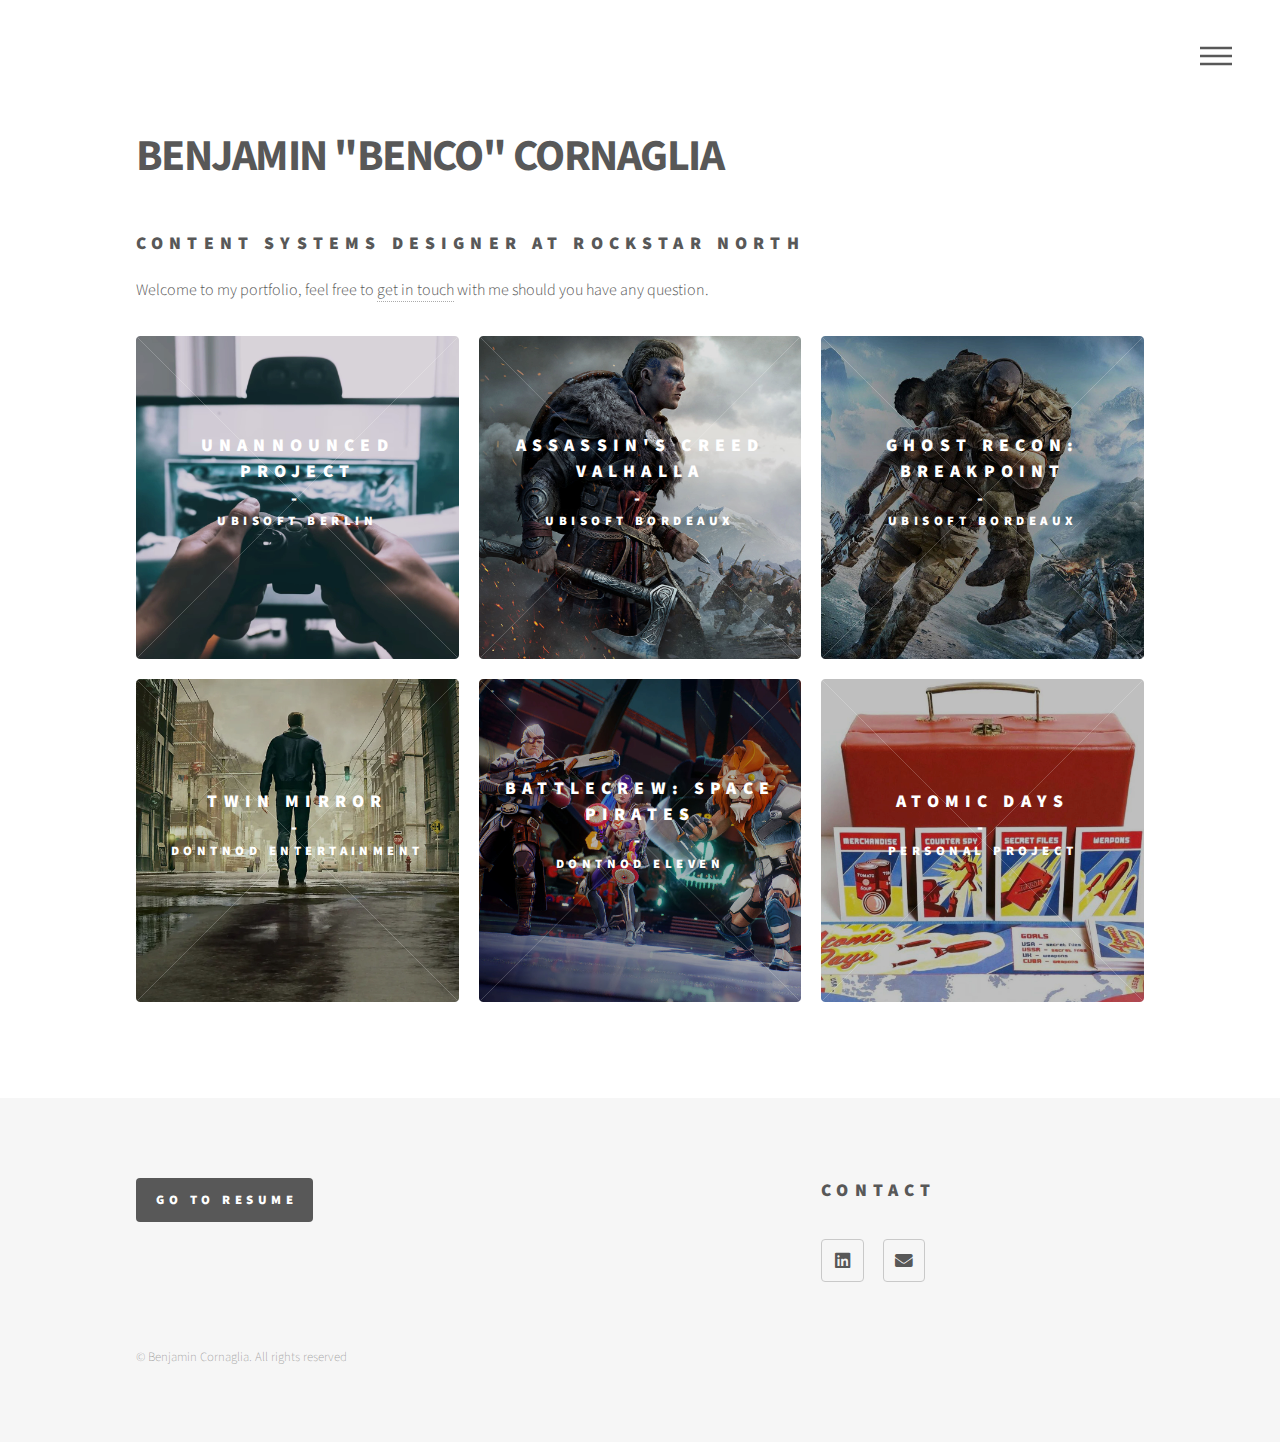
==== commit cda1f4a7: "Update index.html" ====
--- a/index.html
+++ b/index.html
@@ -46,7 +46,7 @@
 					<div id="main">
 						<div class="inner">
 							<header>
-								<h2>Senior Technical Level Designer at Ubisoft Berlin</h2>
+								<h2>Content Systems Designer at Rockstar North</h2>
 								<p>Welcome to my portfolio, feel free to <a href="mailto:benjamin.cornaglia@gmail.com">get in touch</a> with me should you have any question.</p>
 							</header>
 							<section class="tiles">
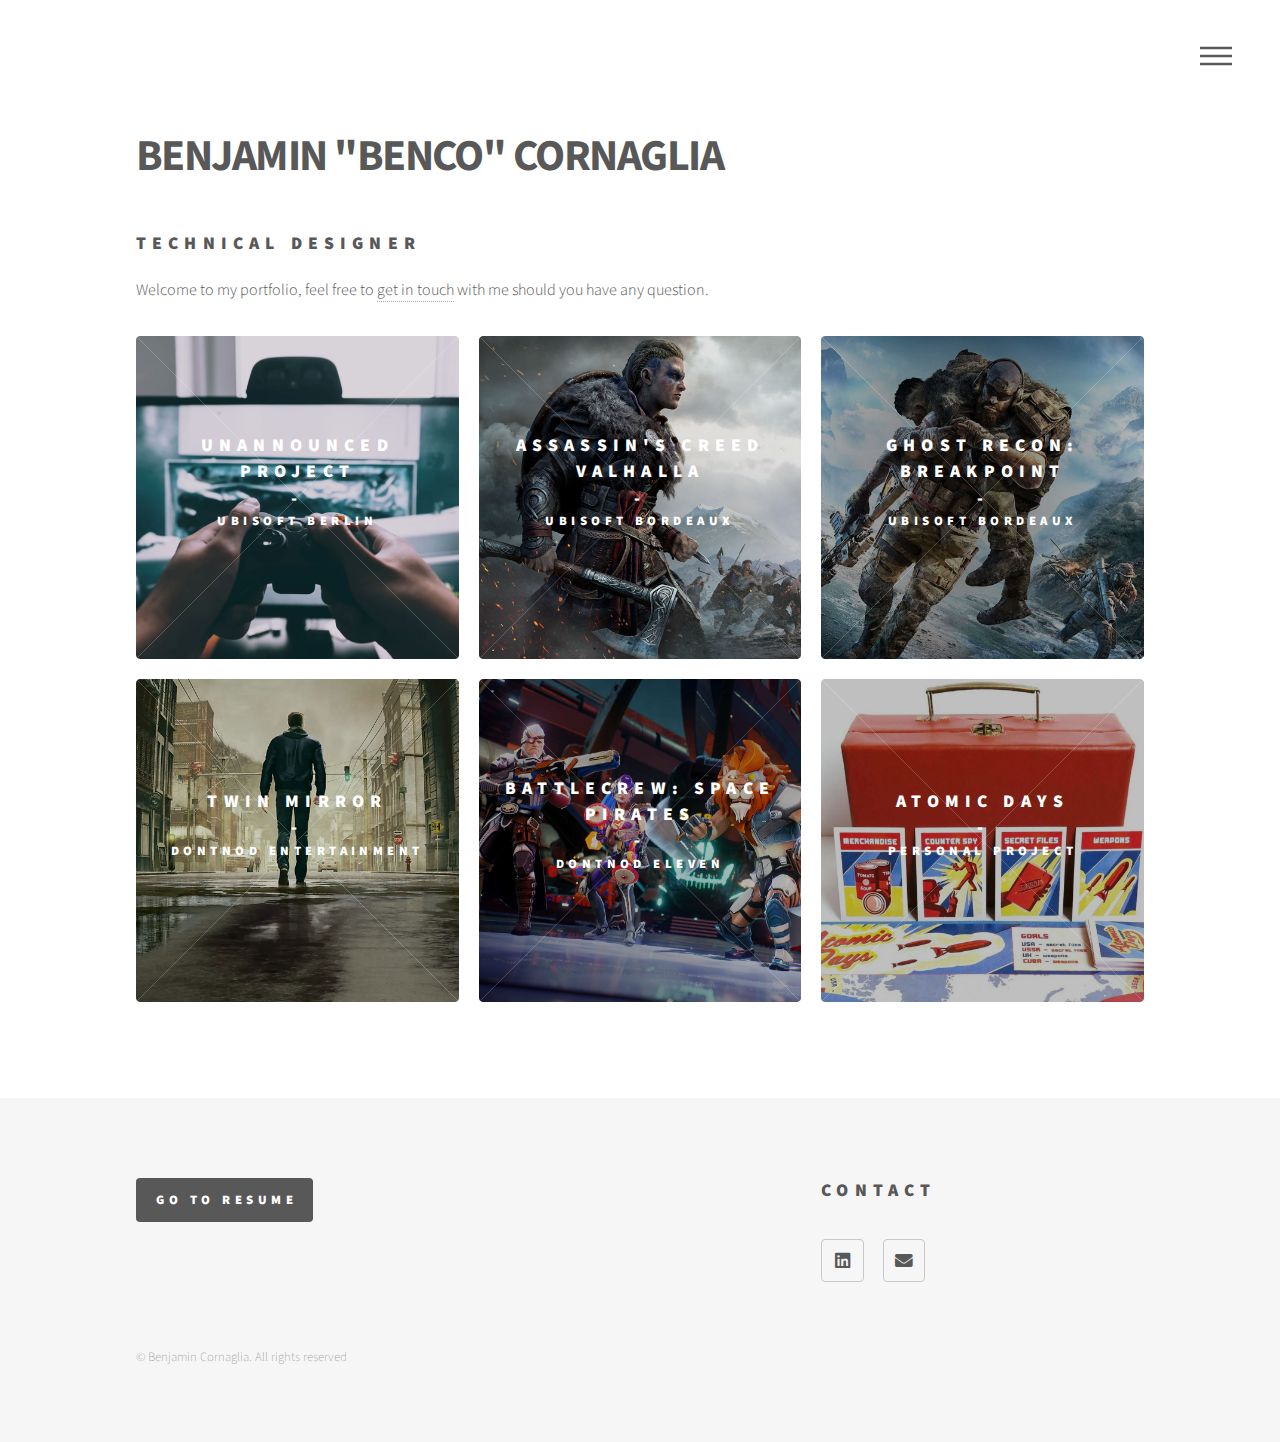
==== commit 8be28ed2: "Update index.html" ====
--- a/index.html
+++ b/index.html
@@ -46,7 +46,7 @@
 					<div id="main">
 						<div class="inner">
 							<header>
-								<h2>Content Systems Designer at Rockstar North</h2>
+								<h2>Technical Designer</h2>
 								<p>Welcome to my portfolio, feel free to <a href="mailto:benjamin.cornaglia@gmail.com">get in touch</a> with me should you have any question.</p>
 							</header>
 							<section class="tiles">
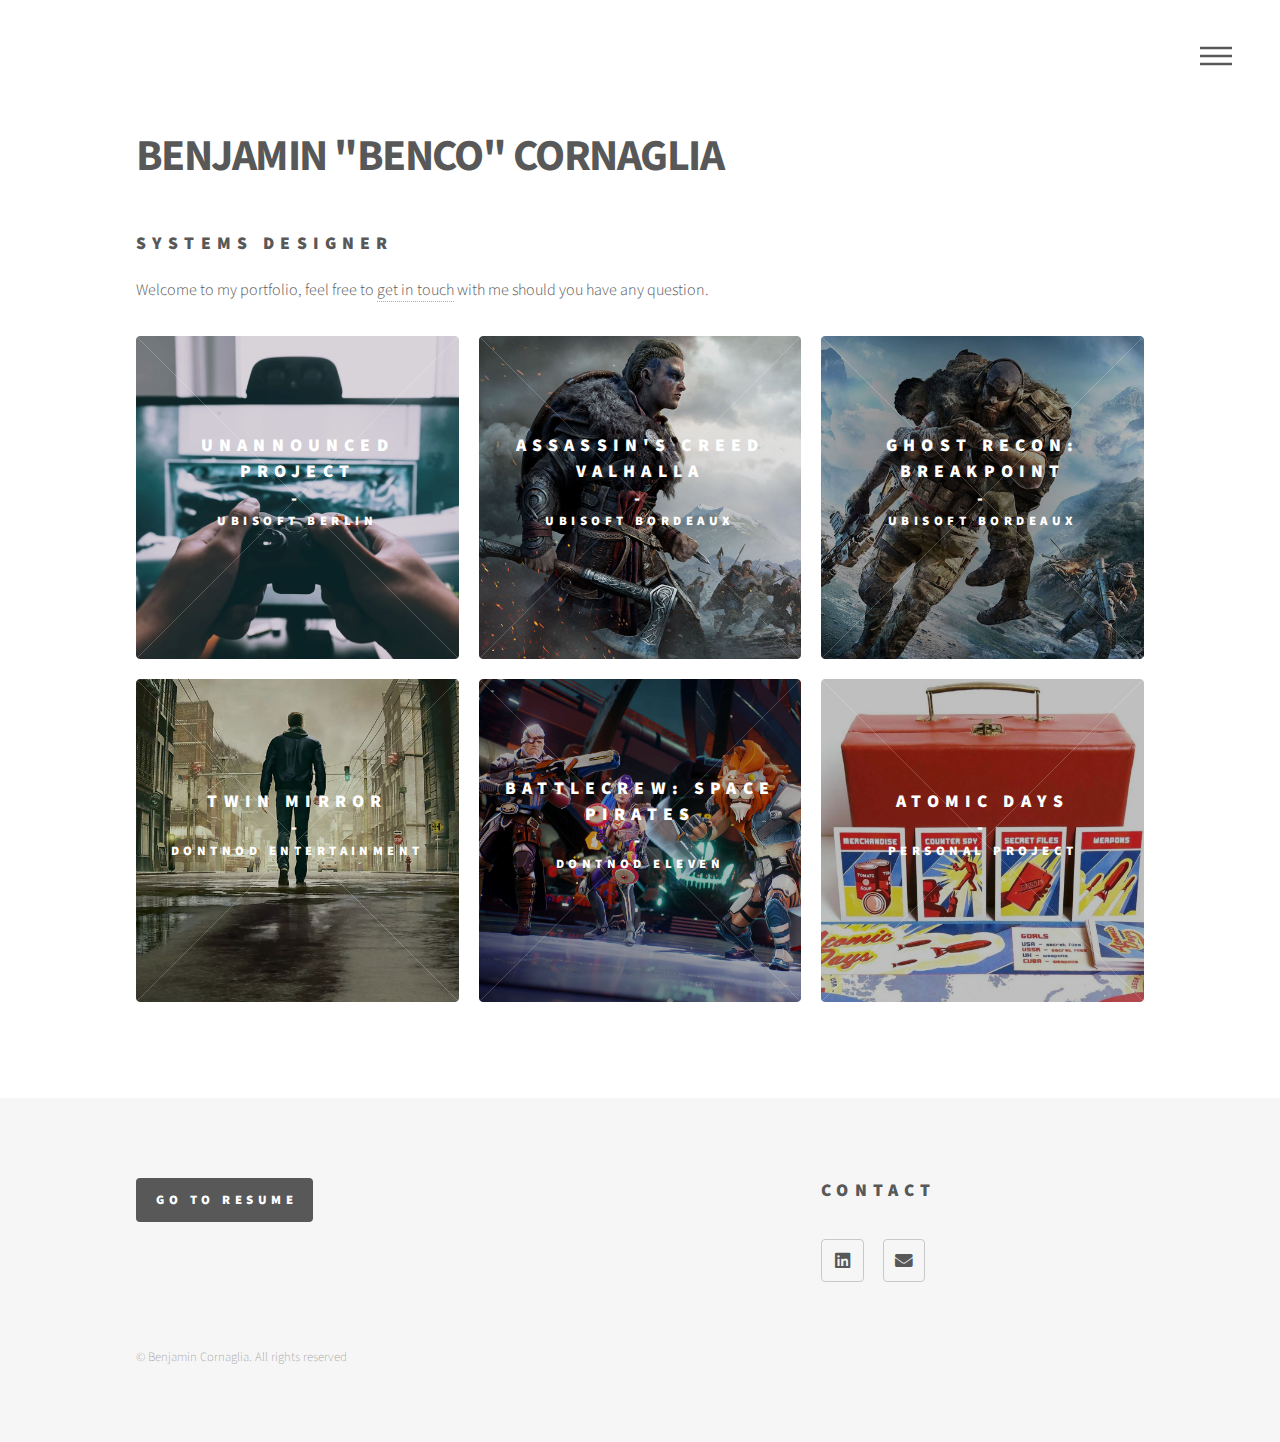
==== commit bc22eb5a: "update resume and title" ====
--- a/index.html
+++ b/index.html
@@ -46,7 +46,7 @@
 					<div id="main">
 						<div class="inner">
 							<header>
-								<h2>Technical Designer</h2>
+								<h2>Systems Designer</h2>
 								<p>Welcome to my portfolio, feel free to <a href="mailto:benjamin.cornaglia@gmail.com">get in touch</a> with me should you have any question.</p>
 							</header>
 							<section class="tiles">
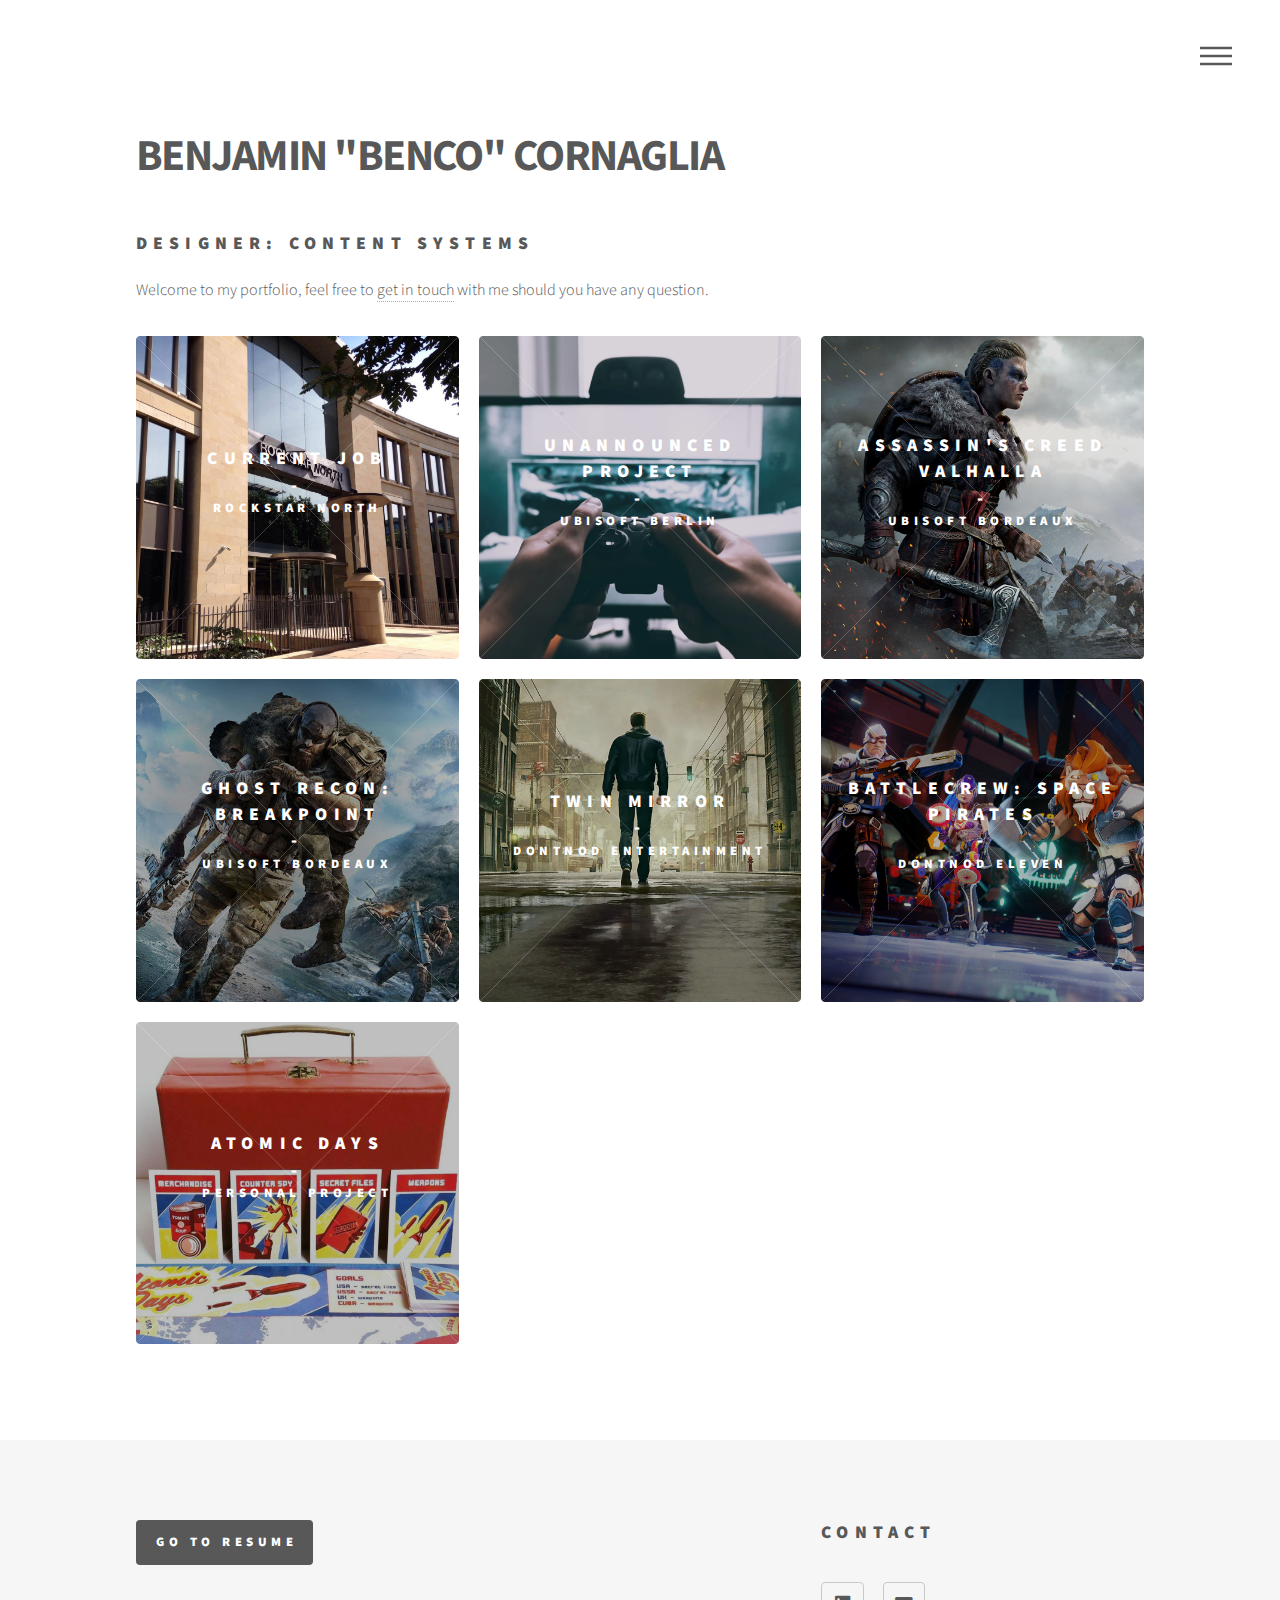
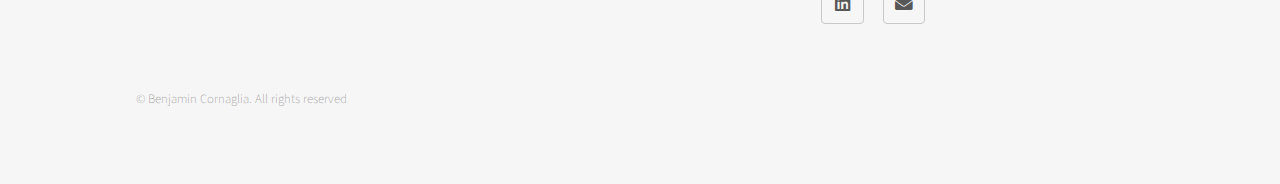
==== commit d6b5ee5b: "New position on Index page" ====
--- a/index.html
+++ b/index.html
@@ -46,10 +46,23 @@
 					<div id="main">
 						<div class="inner">
 							<header>
-								<h2>Systems Designer</h2>
+								<h2>Designer: Content Systems</h2>
 								<p>Welcome to my portfolio, feel free to <a href="mailto:benjamin.cornaglia@gmail.com">get in touch</a> with me should you have any question.</p>
 							</header>
 							<section class="tiles">
+								<article class="style7">
+									<span class="image">
+										<img src="images/rockstar.jpg" alt="" />
+									</span>
+									<a>
+										<h2>Current Job</h2>
+										<h2>-</h2>
+										<h4>Rockstar North</h4>
+										<div class="content">
+											<p>Designer: Systems Content</p>											
+										</div>
+									</a>
+								</article>
 								<article class="style7">
 									<span class="image">
 										<img src="images/WhatsNext.jpg" alt="" />
@@ -60,7 +73,6 @@
 										<h4>Ubisoft Berlin</h4>
 										<div class="content">
 											<p>Senior Technical Level Designer</p>
-											<p><b>Work in progress, check back later!</b></p>
 										</div>
 									</a>
 								</article>
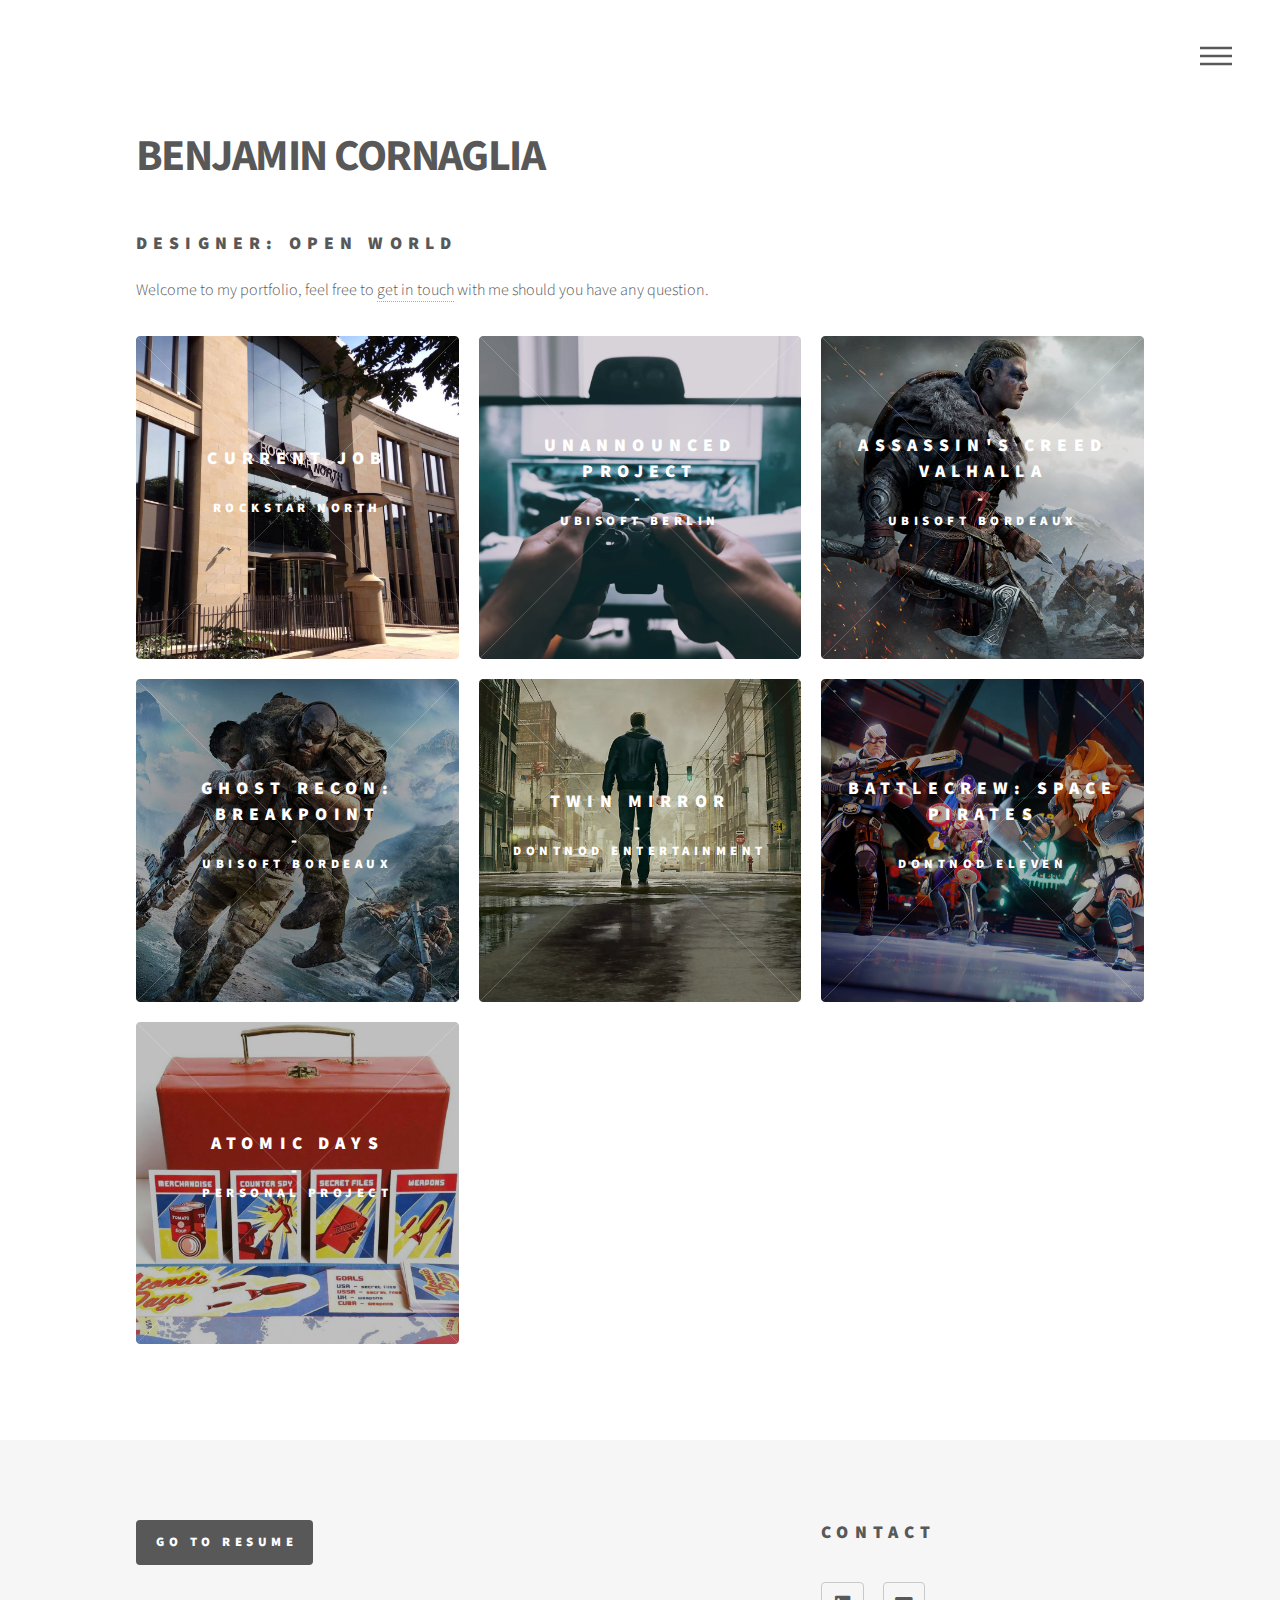
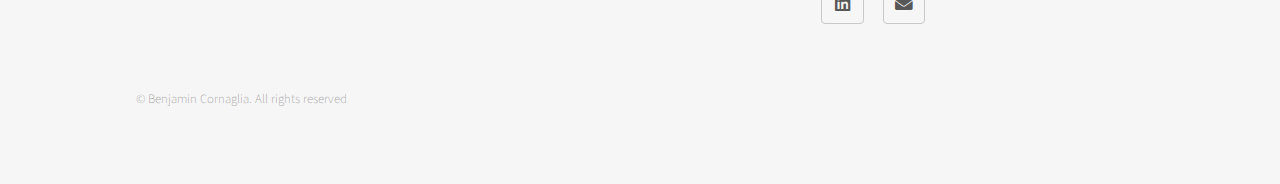
==== commit 652a2986: "Updated job position" ====
--- a/index.html
+++ b/index.html
@@ -21,7 +21,7 @@
 						<div class="inner">
 
 							<!-- Logo -->
-							<h1>BENJAMIN "BENCO" CORNAGLIA</h1>
+							<h1>BENJAMIN CORNAGLIA</h1>
 
 							<!-- Nav -->
 								<nav>
@@ -46,7 +46,7 @@
 					<div id="main">
 						<div class="inner">
 							<header>
-								<h2>Designer: Content Systems</h2>
+								<h2>Designer: Open World</h2>
 								<p>Welcome to my portfolio, feel free to <a href="mailto:benjamin.cornaglia@gmail.com">get in touch</a> with me should you have any question.</p>
 							</header>
 							<section class="tiles">
@@ -59,7 +59,7 @@
 										<h2>-</h2>
 										<h4>Rockstar North</h4>
 										<div class="content">
-											<p>Designer: Systems Content</p>											
+											<p>Designer: Open World</p>											
 										</div>
 									</a>
 								</article>
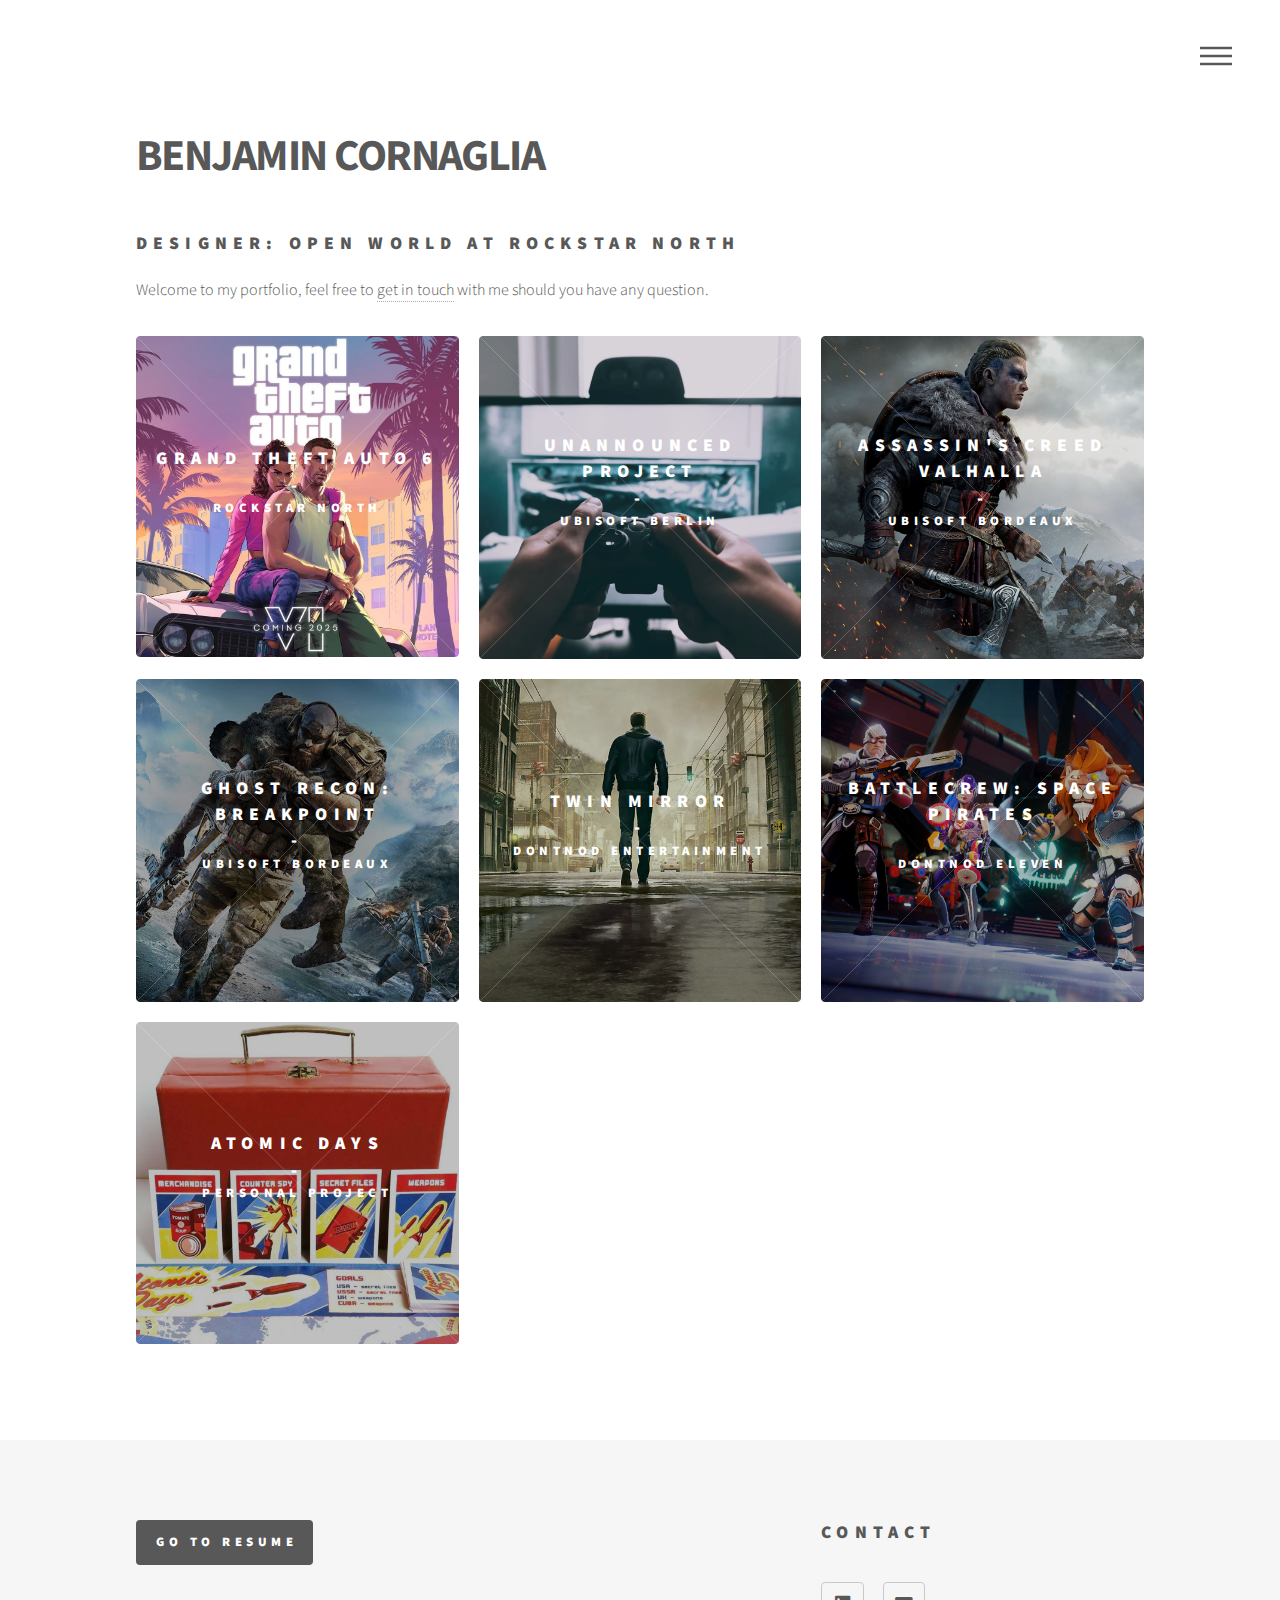
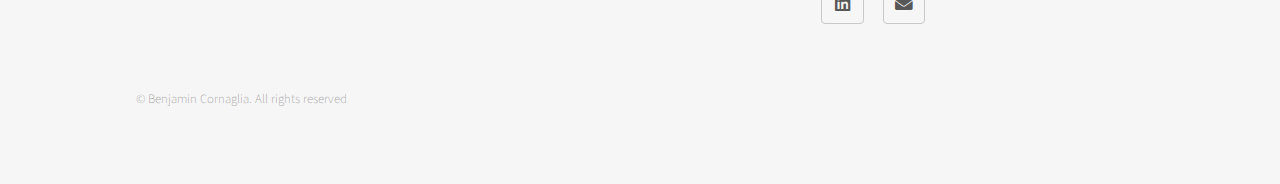
==== commit 4a86dfe1: "Updated rockstar job" ====
--- a/index.html
+++ b/index.html
@@ -41,21 +41,21 @@
 							<li><a href="resume.html">Resume</a></li>
 						</ul>
 					</nav>
-
+				
 				<!-- Main -->
 					<div id="main">
 						<div class="inner">
 							<header>
-								<h2>Designer: Open World</h2>
+								<h2>Designer: Open World at Rockstar North</h2>
 								<p>Welcome to my portfolio, feel free to <a href="mailto:benjamin.cornaglia@gmail.com">get in touch</a> with me should you have any question.</p>
 							</header>
 							<section class="tiles">
 								<article class="style7">
 									<span class="image">
-										<img src="images/rockstar.jpg" alt="" />
+										<img src="images/GTA6.jpg" alt="" />
 									</span>
-									<a>
-										<h2>Current Job</h2>
+									<a href="Rockstar.html">
+										<h2>Grand Theft Auto 6</h2>
 										<h2>-</h2>
 										<h4>Rockstar North</h4>
 										<div class="content">
--- a/assets/css/main.css
+++ b/assets/css/main.css
@@ -30,8 +30,8 @@
 	display: block;}
 
 iframe{
-	width: 560px;
-    height: 315px;
+	width: 100%;
+    height: 800px;
     margin: 0 auto;
     background-color: #777;
 	display: block;
